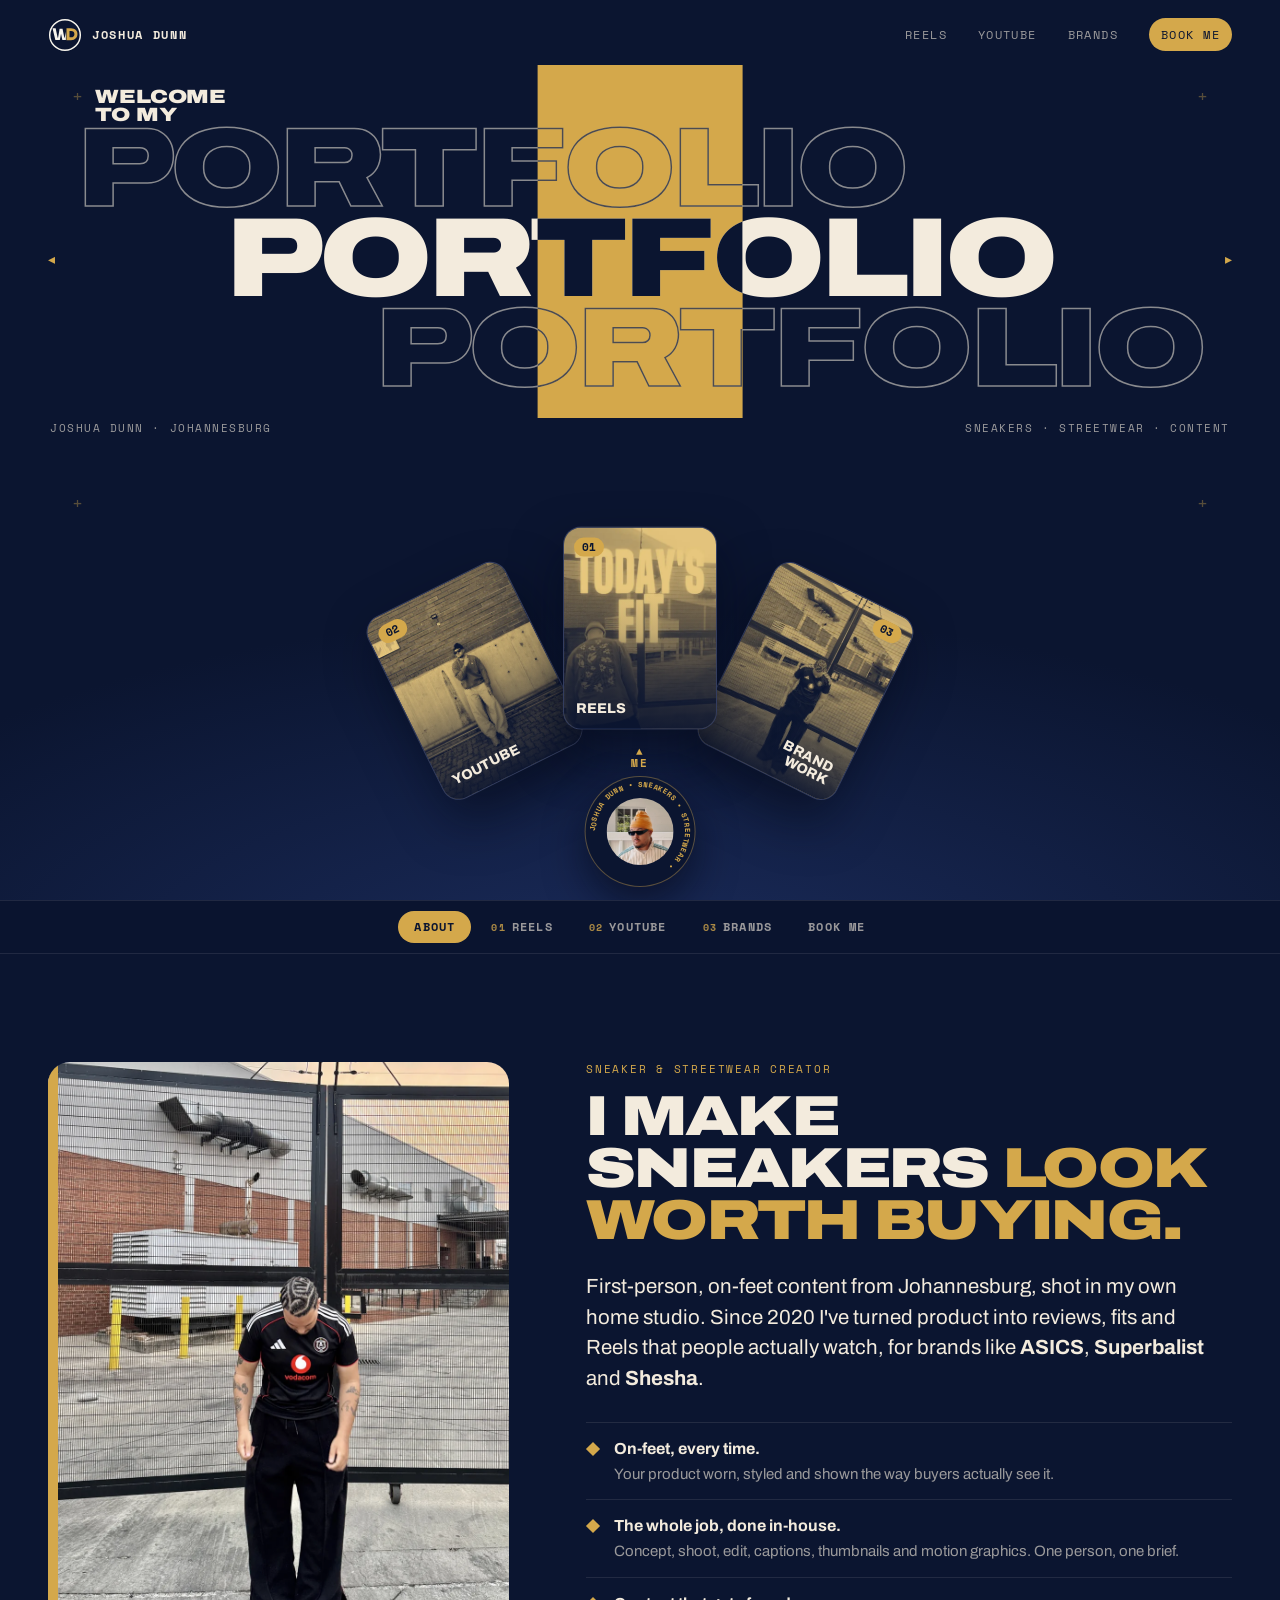
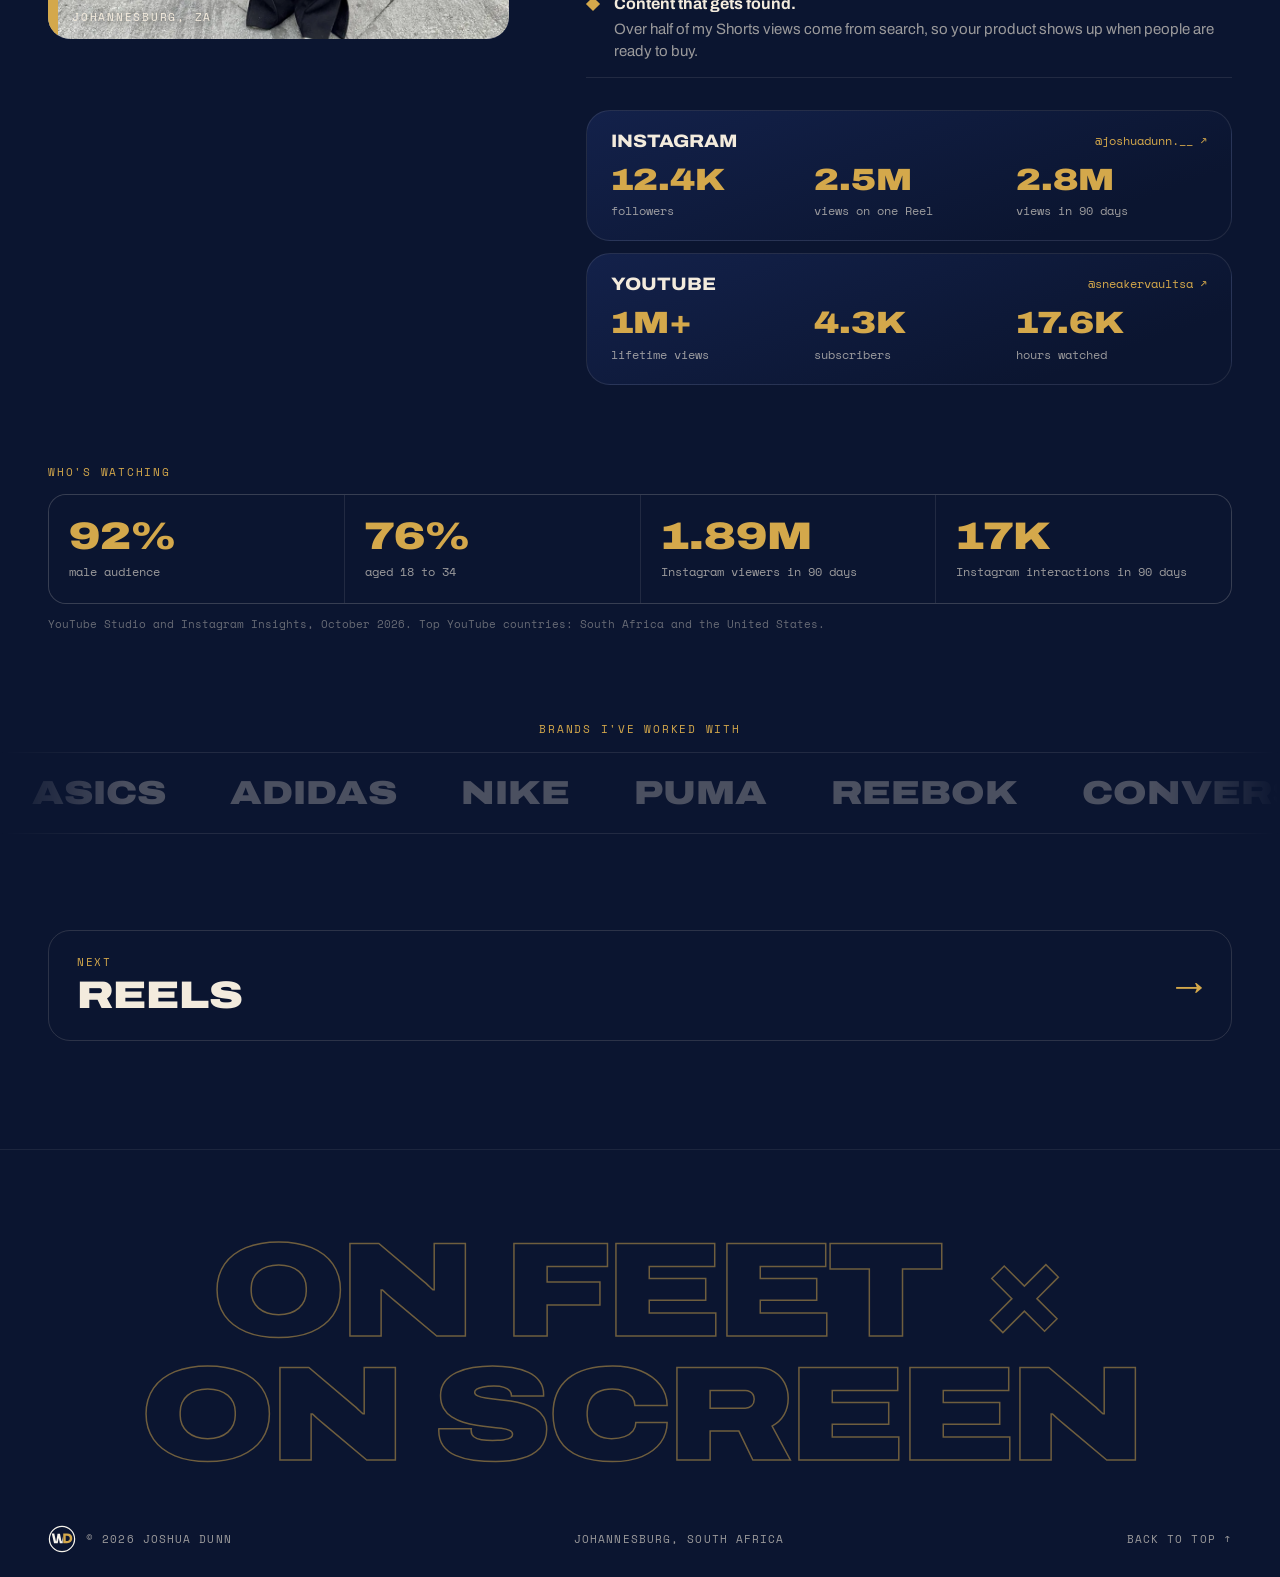
==== creator/index.html @ c383e432 "New portfolio: professional site and creator page Replaces the single-page portfolio. Professional v" ====
<!doctype html>
<html lang="en">
<head>
  <meta charset="utf-8">
  <meta name="viewport" content="width=device-width, initial-scale=1">
  <title>Joshua Dunn | Sneaker &amp; Streetwear Creator</title>
  <meta name="description" content="Joshua Dunn, sneaker and streetwear creator from Johannesburg. Reels, YouTube reviews and brand campaigns. Audience stats, work and rate card.">
  <meta name="theme-color" content="#0B1530">
  <link rel="canonical" href="https://joshuadnn-eng.github.io/joshuadunn.github.io/creator/">
  <meta property="og:type" content="website">
  <meta property="og:url" content="https://joshuadnn-eng.github.io/joshuadunn.github.io/creator/">
  <meta property="og:title" content="Joshua Dunn | Sneaker &amp; Streetwear Creator">
  <meta property="og:description" content="Joshua Dunn, sneaker and streetwear creator from Johannesburg. Reels, YouTube reviews and brand campaigns. Audience stats, work and rate card.">
  <meta property="og:image" content="https://joshuadnn-eng.github.io/joshuadunn.github.io/assets/img/share-creator.jpg">
  <meta property="og:image:width" content="1200">
  <meta property="og:image:height" content="630">
  <meta name="twitter:card" content="summary_large_image">
  <link rel="icon" href="../assets/img/logos/wdg-mark.svg" type="image/svg+xml">
  <link rel="preconnect" href="https://fonts.googleapis.com">
  <link rel="preconnect" href="https://fonts.gstatic.com" crossorigin>
  <link href="https://fonts.googleapis.com/css2?family=Archivo:wdth,wght@62..125,400..900&family=Space+Mono:wght@400;700&display=swap" rel="stylesheet">
  <link rel="stylesheet" href="../assets/css/style.css">
</head>
<body>

  <!-- ============ INTRO ============ -->
  <header class="hero" id="top">
    <nav class="topbar" aria-label="Main">
      <a class="brand" href="#top">
        <img src="../assets/img/logos/wdg-mark-reversed.svg" alt="" width="34" height="34">
        <span>Joshua Dunn</span>
      </a>
      <ul class="nav-links">
        <li><a href="#reels">Reels</a></li>
        <li><a href="#youtube">YouTube</a></li>
        <li><a href="#brands">Brands</a></li>
        <li><a class="nav-cta" href="#contact">Book me</a></li>
      </ul>
    </nav>

    <div class="stage">
      <span class="plus p1" aria-hidden="true">+</span>
      <span class="plus p2" aria-hidden="true">+</span>
      <span class="plus p3" aria-hidden="true">+</span>
      <span class="plus p4" aria-hidden="true">+</span>

      <div class="title-wrap">
        <p class="welcome">Welcome<br>to my</p>
        <span class="arrow left" aria-hidden="true">&#9666;</span>
        <span class="arrow right" aria-hidden="true">&#9656;</span>

        <span class="block" aria-hidden="true"></span>
        <h1 class="headline">
          <span class="sr-only">Joshua Dunn, creator portfolio</span>
          <span class="row outline r1" aria-hidden="true">Portfolio</span>
          <span class="row solid" aria-hidden="true">Portfolio</span>
          <span class="row outline r3" aria-hidden="true">Portfolio</span>
        </h1>
        <div class="headline clone" aria-hidden="true">
          <span class="row outline r1">Portfolio</span>
          <span class="row solid">Portfolio</span>
          <span class="row outline r3">Portfolio</span>
        </div>
      </div>

      <div class="subline">
        <span>Joshua Dunn · Johannesburg</span>
        <span>Sneakers · Streetwear · Content</span>
      </div>

      <div class="fan">
        <div class="pivot">
          <a class="card" href="#youtube" style="--i:1; --a:-22deg">
            <img src="../assets/img/placeholders/creator-youtube.webp" alt="">
            <span class="card-no">02</span>
            <span class="card-title">YouTube</span>
          </a>
          <a class="card align-right" href="#brands" style="--i:3; --a:22deg">
            <img src="../assets/img/placeholders/creator-brands.webp" alt="">
            <span class="card-no">03</span>
            <span class="card-title">Brand <br>work</span>
          </a>
          <a class="card center" href="#reels" style="--i:2; --a:0deg">
            <img src="../assets/img/placeholders/creator-reels.webp" alt="">
            <span class="card-no">01</span>
            <span class="card-title">Reels</span>
          </a>
        </div>

        <a class="badge" href="#about" aria-label="About me">
          <span class="me-tag" aria-hidden="true">&#9650;<br>Me</span>
          <svg class="ring" viewBox="0 0 200 200" aria-hidden="true">
            <defs><path id="ring-path" d="M100,100 m-82,0 a82,82 0 1,1 164,0 a82,82 0 1,1 -164,0"/></defs>
            <text><textPath href="#ring-path">JOSHUA DUNN • SNEAKERS • STREETWEAR • </textPath></text>
          </svg>
          <img class="face" src="../assets/img/me/me-badge.webp" alt="" width="600" height="600">
        </a>
      </div>
    </div>
  </header>

  <div id="sections-top" aria-hidden="true"></div>
  <nav class="section-tabs" aria-label="Sections">
    <div class="tabs-track">
      <a href="#about">About</a>
      <a href="#reels"><span>01</span>Reels</a>
      <a href="#youtube"><span>02</span>YouTube</a>
      <a href="#brands"><span>03</span>Brands</a>
      <a href="#contact">Book me</a>
    </div>
  </nav>

  <main>
    <!-- ============ ABOUT ============ -->
    <section class="section about" id="about">
      <div class="wrap about-grid">
        <figure class="about-photo" data-reveal>
          <img src="../assets/img/me/me-street-pirates.webp" alt="Joshua Dunn in an Orlando Pirates jersey and wide black trousers" loading="lazy">
          <figcaption>Johannesburg, ZA</figcaption>
        </figure>

        <div class="about-copy">
          <p class="eyebrow" data-reveal>Sneaker &amp; streetwear creator</p>
          <h2 class="h-xl" data-reveal>I make sneakers <span class="gold">look worth buying.</span></h2>
          <p class="lead" data-reveal>
            First-person, on-feet content from Johannesburg, shot in my own home studio. Since 2020 I've turned
            product into reviews, fits and Reels that people actually watch, for brands like <strong>ASICS</strong>,
            <strong>Superbalist</strong> and <strong>Shesha</strong>.
          </p>

          <ul class="reasons" data-reveal>
            <li><b>On-feet, every time.</b>Your product worn, styled and shown the way buyers actually see it.</li>
            <li><b>The whole job, done in-house.</b>Concept, shoot, edit, captions, thumbnails and motion graphics. One person, one brief.</li>
            <li><b>Content that gets found.</b>Over half of my Shorts views come from search, so your product shows up when people are ready to buy.</li>
          </ul>

          <div class="channels" data-reveal>
            <a class="channel" href="https://www.instagram.com/joshuadunn.__/" target="_blank" rel="noopener">
              <span class="channel-top"><b>Instagram</b><span>@joshuadunn.__ &#8599;</span></span>
              <ul class="channel-stats">
                <li><strong>12.4K</strong><span>followers</span></li>
                <li><strong>2.5M</strong><span>views on one Reel</span></li>
                <li><strong>2.8M</strong><span>views in 90 days</span></li>
              </ul>
            </a>
            <a class="channel" href="https://www.youtube.com/@sneakervaultsa" target="_blank" rel="noopener">
              <span class="channel-top"><b>YouTube</b><span>@sneakervaultsa &#8599;</span></span>
              <ul class="channel-stats">
                <li><strong>1M+</strong><span>lifetime views</span></li>
                <li><strong>4.3K</strong><span>subscribers</span></li>
                <li><strong>17.6K</strong><span>hours watched</span></li>
              </ul>
            </a>
          </div>
        </div>
      </div>

      <div class="wrap audience" data-reveal>
        <p class="kicker">Who's watching</p>
        <ul class="aud-grid">
          <li><strong>92%</strong><span>male audience</span></li>
          <li><strong>76%</strong><span>aged 18 to 34</span></li>
          <li><strong>1.89M</strong><span>Instagram viewers in 90 days</span></li>
          <li><strong>17K</strong><span>Instagram interactions in 90 days</span></li>
        </ul>
        <p class="stats-source">YouTube Studio and Instagram Insights, October 2026. Top YouTube countries: South Africa and the United States.</p>
      </div>

      <div class="brands" aria-label="Brands I've worked with">
        <p class="brands-label">Brands I've worked with</p>
        <div class="marquee">
          <div class="marquee-track">
            <span>ASICS</span><span>adidas</span><span>Nike</span><span>Puma</span><span>Reebok</span>
            <span>Converse</span><span>Superbalist</span><span>Shesha</span><span>Sportscene</span><span>YSL</span>
          </div>
          <div class="marquee-track" aria-hidden="true">
            <span>ASICS</span><span>adidas</span><span>Nike</span><span>Puma</span><span>Reebok</span>
            <span>Converse</span><span>Superbalist</span><span>Shesha</span><span>Sportscene</span><span>YSL</span>
          </div>
        </div>
      </div>
    </section>

    <!-- ============ 01 REELS ============ -->
    <section class="section" id="reels">
      <div class="wrap">
        <header class="sec-head" data-reveal>
          <span class="sec-no">01</span>
          <h2 class="h-sec">Reels</h2>
          <p class="sec-intro">Made to stop the scroll. <em>Concept, shoot, edit and captions,</em> all me.</p>
        </header>

        <div class="reels" data-reveal>
          <figure class="reel">
            <video data-autoplay muted loop playsinline preload="none" poster="../assets/video/reel-top5-essentials.jpg" aria-label="Top 5 Essentials Reel">
              <source src="../assets/video/reel-top5-essentials.mp4" type="video/mp4">
            </video>
            <figcaption>Top 5 Essentials</figcaption>
          </figure>
          <figure class="reel">
            <video data-autoplay muted loop playsinline preload="none" poster="../assets/video/reel-ootd.jpg" aria-label="Outfit of the day Reel">
              <source src="../assets/video/reel-ootd.mp4" type="video/mp4">
            </video>
            <figcaption>Today's Fit</figcaption>
          </figure>
          <figure class="reel">
            <video data-autoplay muted loop playsinline preload="none" poster="../assets/video/reel-vans-outfit.jpg" aria-label="Vans outfit Reel">
              <source src="../assets/video/reel-vans-outfit.mp4" type="video/mp4">
            </video>
            <figcaption>Vans Outfit</figcaption>
          </figure>
        </div>

        <div class="content-block">
          <div class="content-head" data-reveal>
            <h3 class="h-sub">Carousels</h3>
            <p>Ten slides, one story. Built to be saved and shared.</p>
          </div>
          <div class="strip carousel" data-reveal tabindex="0" aria-label="Instagram carousel, scroll sideways">
            <img src="../assets/img/content/carousel/slide-01.webp" alt="Carousel slide 1: Outfits and things" loading="lazy">
            <img src="../assets/img/content/carousel/slide-02.webp" alt="Carousel slide 2" loading="lazy">
            <img src="../assets/img/content/carousel/slide-03.webp" alt="Carousel slide 3" loading="lazy">
            <img src="../assets/img/content/carousel/slide-04.webp" alt="Carousel slide 4" loading="lazy">
            <img src="../assets/img/content/carousel/slide-05.webp" alt="Carousel slide 5" loading="lazy">
            <img src="../assets/img/content/carousel/slide-06.webp" alt="Carousel slide 6" loading="lazy">
            <img src="../assets/img/content/carousel/slide-07.webp" alt="Carousel slide 7" loading="lazy">
            <img src="../assets/img/content/carousel/slide-08.webp" alt="Carousel slide 8" loading="lazy">
            <img src="../assets/img/content/carousel/slide-09.webp" alt="Carousel slide 9" loading="lazy">
            <img src="../assets/img/content/carousel/slide-10.webp" alt="Carousel slide 10: Follow for more" loading="lazy">
          </div>
        </div>
      </div>
    </section>

    <!-- ============ 02 YOUTUBE ============ -->
    <section class="section" id="youtube">
      <div class="wrap">
        <header class="sec-head" data-reveal>
          <span class="sec-no">02</span>
          <h2 class="h-sec">YouTube</h2>
          <p class="sec-intro">In-depth reviews and Shorts that <em>keep earning views for years.</em> My top video still pulls in thousands every month.</p>
        </header>

        <ol class="top-videos" data-reveal>
          <li><span class="tv-views">44.5K</span><span class="tv-title">ASICS Skyhand OG, "New summer sneaker?" <small>Short · watched to the end, then some (104% average view duration)</small></span></li>
          <li><span class="tv-views">37.3K</span><span class="tv-title">Where I buy my sneakers <small>Long-form</small></span></li>
          <li><span class="tv-views">31.8K</span><span class="tv-title">Where to buy sneakers in South Africa <small>Long-form</small></span></li>
          <li><span class="tv-views">31.5K</span><span class="tv-title">How to style the adidas Forum (Kotini Korner) <small>Long-form</small></span></li>
          <li><span class="tv-views">24.8K</span><span class="tv-title">Puma Palermo in-depth review <small>Long-form</small></span></li>
        </ol>

        <div class="content-block">
          <div class="content-head" data-reveal>
            <h3 class="h-sub">Thumbnails &amp; Shorts covers</h3>
            <p>One house style, so every video is recognisably mine before you read the title.</p>
          </div>
          <div class="thumbs" data-reveal>
            <img src="../assets/img/content/thumbs/megaride-vs-hyperboost.webp" alt="YouTube thumbnail: Megaride vs Hyperboost, worth R500 more?" loading="lazy">
            <img src="../assets/img/content/thumbs/chuck70-sketch-puffed.webp" alt="YouTube thumbnail: Converse Chuck 70 Sketch Puffed, R1,000, 9/10" loading="lazy">
          </div>
          <div class="strip" data-reveal tabindex="0" aria-label="Shorts covers, scroll sideways">
            <img src="../assets/img/content/shorts/chuck01-y2kpuffy.webp" alt="Shorts cover: Y2K Puffy Chuck" loading="lazy">
            <img src="../assets/img/content/shorts/short01-whichonewins.webp" alt="Shorts cover: Which one wins?" loading="lazy">
            <img src="../assets/img/content/shorts/chuck02-r1000deal.webp" alt="Shorts cover: R1000 Chuck 70?" loading="lazy">
            <img src="../assets/img/content/shorts/short04-widefeet.webp" alt="Shorts cover: Wide feet?" loading="lazy">
            <img src="../assets/img/content/shorts/chuck05-hiddengem.webp" alt="Shorts cover: Hidden gem" loading="lazy">
            <img src="../assets/img/content/shorts/short06-y2kisback.webp" alt="Shorts cover: Y2K is back" loading="lazy">
            <img src="../assets/img/content/shorts/chuck06-9of10onfoot.webp" alt="Shorts cover: 9/10 on foot" loading="lazy">
            <img src="../assets/img/content/shorts/short09-pickaside.webp" alt="Shorts cover: Pick a side" loading="lazy">
          </div>
        </div>

        <div class="content-block">
          <div class="content-head" data-reveal>
            <h3 class="h-sub">Motion graphics</h3>
            <p>Price reveals, title cards and end screens that keep people watching.</p>
          </div>
          <div class="mg-grid" data-reveal>
            <video class="tall" data-autoplay muted loop playsinline preload="none" poster="../assets/video/mg-classic5.jpg" aria-label="Classic 5 Reel graphics">
              <source src="../assets/video/mg-classic5.mp4" type="video/mp4">
            </video>
            <video data-autoplay muted loop playsinline preload="none" poster="../assets/video/mg-guess-the-price.jpg" aria-label="Guess the price reveal">
              <source src="../assets/video/mg-guess-the-price.mp4" type="video/mp4">
            </video>
            <video data-autoplay muted loop playsinline preload="none" poster="../assets/video/mg-price-list.jpg" aria-label="Sneakers under R1,500 price list scroll">
              <source src="../assets/video/mg-price-list.mp4" type="video/mp4">
            </video>
            <video data-autoplay muted loop playsinline preload="none" poster="../assets/video/mg-r1500-title.jpg" aria-label="R1,500 title animation">
              <source src="../assets/video/mg-r1500-title.mp4" type="video/mp4">
            </video>
            <video data-autoplay muted loop playsinline preload="none" poster="../assets/video/mg-end-screen.jpg" aria-label="YouTube end screen">
              <source src="../assets/video/mg-end-screen.mp4" type="video/mp4">
            </video>
          </div>
        </div>
      </div>
    </section>

    <!-- ============ 03 BRANDS ============ -->
    <section class="section" id="brands">
      <div class="wrap">
        <header class="sec-head" data-reveal>
          <span class="sec-no">03</span>
          <h2 class="h-sec">Brand <br>work</h2>
          <p class="sec-intro">Reviews, outfit looks, Reels, unboxings and stories, <em>twice a month since 2020,</em> for brands that send product and pay for content.</p>
        </header>

        <ul class="partners" data-reveal>
          <li class="feature-partner">
            <b>Shesha</b>
            <span>I pitched them a review idea and became their repeat creator for about six months, working with their marketing team on about ten shoes.</span>
          </li>
          <li><b>ASICS</b><span>About four pieces</span></li>
          <li><b>Superbalist</b><span>Three outfit looks</span></li>
          <li><b>Converse</b><span>Reviews across multiple pairs</span></li>
          <li><b>Reebok &amp; Puma</b><span>Multiple sneaker looks</span></li>
          <li><b>Russian Bear × YFM</b><span>Branded content brief for King of Kicks Vault Edition</span></li>
          <li><b>adidas, Nike, Sportscene &amp; YSL</b><span>Content since 2020</span></li>
        </ul>

        <div class="rate-cta" data-reveal>
          <div>
            <p class="kicker">Rates &amp; packages</p>
            <h3 class="h-sub">Got a launch coming up?</h3>
            <p>Story sets, Reels, YouTube reviews and full campaign packages. Everything's in the rate card.</p>
          </div>
          <div class="links">
            <a class="btn" href="../assets/docs/Joshua-Dunn-Rate-Card.pdf" download>Download rate card <span aria-hidden="true">&#8595;</span></a>
            <a class="btn btn-ghost" href="#contact">Book a campaign <span aria-hidden="true">&#8599;</span></a>
          </div>
        </div>
      </div>
    </section>

    <!-- ============ CONTACT ============ -->
    <section class="section contact" id="contact">
      <div class="wrap">
        <p class="eyebrow" data-reveal>Book me</p>
        <h2 class="h-contact" data-reveal>Your product. <br><span class="gold">On my feet.</span></h2>
        <p class="lead" data-reveal>Tell me about the launch, and I'll come back with an idea and a quote within a day.</p>

        <div class="doors" data-reveal>
          <a class="door" href="mailto:joshuadnn@gmail.com?subject=Campaign%20enquiry">
            <span class="door-no">01</span>
            <b>Book a campaign</b>
            <span>Email the brief, dates and deliverables.</span>
            <i aria-hidden="true">&#8599;</i>
          </a>
          <a class="door" href="https://wa.me/27844860239?text=Hi%20Joshua%2C%20I%27d%20like%20to%20chat%20about%20a%20content%20campaign." target="_blank" rel="noopener">
            <span class="door-no">02</span>
            <b>WhatsApp me</b>
            <span>Quick question or a tight deadline? Message me directly.</span>
            <i aria-hidden="true">&#8599;</i>
          </a>
          <a class="door" href="../assets/docs/Joshua-Dunn-Rate-Card.pdf" download>
            <span class="door-no">03</span>
            <b>Get the rate card</b>
            <span>Rates, packages and add-ons in one PDF.</span>
            <i aria-hidden="true">&#8595;</i>
          </a>
        </div>

        <ul class="direct" data-reveal>
          <li><span>Email</span><a href="mailto:joshuadnn@gmail.com">joshuadnn@gmail.com</a></li>
          <li><span>WhatsApp</span><a href="https://wa.me/27844860239" target="_blank" rel="noopener">084 486 0239</a></li>
          <li><span>Instagram</span><a href="https://www.instagram.com/joshuadunn.__/" target="_blank" rel="noopener">@joshuadunn.__</a></li>
          <li><span>YouTube</span><a href="https://www.youtube.com/@sneakervaultsa" target="_blank" rel="noopener">@sneakervaultsa</a></li>
        </ul>
      </div>
    </section>
  </main>

  <footer class="site-footer">
    <div class="footer-mark" aria-hidden="true">On feet &times;<br>On screen</div>
    <div class="footer-row">
      <span class="footer-brand">
        <img src="../assets/img/logos/wdg-mark-reversed.svg" alt="" width="28" height="28">
        &copy; 2026 Joshua Dunn
      </span>
      <span>Johannesburg, South Africa</span>
      <a href="#top">Back to top &#8593;</a>
    </div>
  </footer>

  <script src="../assets/js/main.js"></script>
</body>
</html>
---- assets/css/style.css ----
/* ==========================================================================
   Joshua Dunn portfolio
   Well Dunn navy + gold, poster layout
   ========================================================================== */

:root {
  --navy: #0B1530;
  --navy-2: #13214A;
  --navy-3: #1B2C5C;
  --gold: #D4A84B;
  --gold-2: #E7C77E;
  --cream: #F3EBDD;
  --muted: rgba(243, 235, 221, .62);
  --line: rgba(212, 168, 75, .38);

  --wide: "Archivo", "Arial Black", system-ui, sans-serif;
  --mono: "Space Mono", ui-monospace, Menlo, monospace;

  --gutter: clamp(16px, 4vw, 48px);
  --ease-out: cubic-bezier(.2, .9, .2, 1);
  --ease-io: cubic-bezier(.7, 0, .2, 1);
}

/* Registered so the gold block width can animate (and the clipped clone follows it) */
@property --bw {
  syntax: "<length>";
  inherits: true;
  initial-value: 0px;
}

*, *::before, *::after { box-sizing: border-box; }

html { scroll-behavior: smooth; }

body {
  margin: 0;
  background: var(--navy);
  color: var(--cream);
  font-family: var(--wide);
  -webkit-font-smoothing: antialiased;
  overflow-x: hidden;
}

img { display: block; max-width: 100%; }
a { color: inherit; text-decoration: none; }

.sr-only {
  position: absolute; width: 1px; height: 1px; padding: 0; margin: -1px;
  overflow: hidden; clip: rect(0 0 0 0); white-space: nowrap; border: 0;
}

:focus-visible { outline: 2px solid var(--gold); outline-offset: 3px; }

/* ==========================================================================
   Intro
   ========================================================================== */

.hero {
  position: relative;
  min-height: 100svh;
  display: flex;
  flex-direction: column;
  overflow: hidden;
  padding: 18px var(--gutter) 0;
  background:
    radial-gradient(120% 70% at 50% 110%, var(--navy-3) 0%, transparent 60%),
    var(--navy);
}

/* ---- Top bar ---- */
.topbar {
  position: relative;
  z-index: 20;
  display: flex;
  align-items: center;
  justify-content: space-between;
  gap: 16px;
}

.brand {
  display: inline-flex;
  align-items: center;
  gap: 10px;
  font: 700 12px/1 var(--mono);
  letter-spacing: .14em;
  text-transform: uppercase;
}

.nav-links {
  display: flex;
  gap: clamp(14px, 2.4vw, 32px);
  margin: 0;
  padding: 0;
  list-style: none;
  font: 400 12px/1 var(--mono);
  letter-spacing: .12em;
  text-transform: uppercase;
}

.nav-links a { color: var(--muted); transition: color .2s; }
.nav-links a:hover { color: var(--cream); }
.nav-links .nav-cta {
  color: var(--navy);
  background: var(--gold);
  padding: 8px 12px;
  border-radius: 999px;
}
.nav-links .nav-cta:hover { color: var(--navy); background: var(--gold-2); }

/* ---- Stage ---- */
.stage {
  position: relative;
  flex: 1;
  display: flex;
  flex-direction: column;
  align-items: center;
  padding-top: clamp(56px, 8vh, 96px);
}

.plus {
  position: absolute;
  font: 400 18px/1 var(--mono);
  color: var(--line);
  pointer-events: none;
}
.plus.p1 { top: 4%;  left: 2%; }
.plus.p2 { top: 4%;  right: 2%; }
.plus.p3 { top: 52%; left: 2%; }
.plus.p4 { top: 52%; right: 2%; }

/* ---- Headline ---- */
.title-wrap {
  position: relative;
  width: 100%;
  --bw: 0px;
  transition: --bw 1.1s var(--ease-io) .15s;
}
.is-ready .title-wrap { --bw: clamp(84px, 16vw, 290px); }

.welcome {
  position: absolute;
  z-index: 4;
  left: 4%;
  top: -1.9em;
  margin: 0;
  font: 900 clamp(13px, 1.5vw, 21px)/.95 var(--wide);
  font-stretch: 125%;
  text-transform: uppercase;
  letter-spacing: -.01em;
}

.arrow {
  position: absolute;
  z-index: 4;
  top: 50%;
  transform: translateY(-50%);
  font-size: 14px;
  color: var(--gold);
}
.arrow.left  { left: 0; }
.arrow.right { right: 0; }

.block {
  position: absolute;
  z-index: 0;
  left: 50%;
  top: -22%;
  bottom: -9%;
  width: var(--bw);
  transform: translateX(-50%);
  background: var(--gold);
}

.headline {
  position: relative;
  z-index: 1;
  margin: 0;
  display: flex;
  flex-direction: column;
  align-items: center;
  font-family: var(--wide);
  font-weight: 900;
  font-stretch: 125%;
  font-size: clamp(46px, min(10.2vw, 12.5vh), 180px);
  line-height: .8;
  letter-spacing: -.035em;
  text-transform: uppercase;
  white-space: nowrap;
  user-select: none;
}

.row { display: block; }
.row.solid { color: var(--cream); }
.row.outline {
  color: transparent;
  -webkit-text-stroke: 1.5px rgba(243, 235, 221, .55);
}
.row.r1 { transform: translateX(-18%); }
.row.r3 { transform: translateX(18%); }

/* Copy of the headline, cut to the gold block, so letters turn navy where they cross it */
.headline.clone {
  position: absolute;
  inset: 0;
  z-index: 2;
  pointer-events: none;
  clip-path: polygon(
    calc(50% - var(--bw) / 2) -60%,
    calc(50% + var(--bw) / 2) -60%,
    calc(50% + var(--bw) / 2) 160%,
    calc(50% - var(--bw) / 2) 160%
  );
}
.headline.clone .row.solid { color: var(--navy); }
.headline.clone .row.outline { -webkit-text-stroke-color: rgba(11, 21, 48, .7); }

/* Rows slide in from the sides on load, then drift */
.headline .row.r1,
.headline .row.r3,
.headline .row.solid {
  opacity: 0;
  transition: opacity .6s ease, transform 1.2s var(--ease-out);
}
.headline .row.solid { transform: translateY(18%); }
.headline .row.r1 { transform: translateX(-60%); }
.headline .row.r3 { transform: translateX(60%); }

.is-ready .headline .row { opacity: 1; }
.is-ready .headline .row.solid { transform: none; transition-delay: .1s; }
.is-ready .headline .row.r1 { transform: translateX(-18%); transition-delay: .25s; }
.is-ready .headline .row.r3 { transform: translateX(18%); transition-delay: .25s; }

.is-settled .headline .row.r1 { animation: drift-l 11s ease-in-out infinite alternate; }
.is-settled .headline .row.r3 { animation: drift-r 11s ease-in-out infinite alternate; }

@keyframes drift-l { from { transform: translateX(-18%); } to { transform: translateX(-6%); } }
@keyframes drift-r { from { transform: translateX(18%); }  to { transform: translateX(6%); } }

/* ---- Line under the headline ---- */
.subline {
  position: relative;
  z-index: 4;
  display: flex;
  justify-content: space-between;
  gap: 12px;
  width: min(100%, 1180px);
  margin-top: clamp(16px, 3vh, 32px);
  font: 400 11px/1.4 var(--mono);
  letter-spacing: .14em;
  text-transform: uppercase;
  color: var(--muted);
}

/* ---- Card fan ---- */
.fan {
  --fan-cw: clamp(112px, min(12vw, 19vh), 200px);
  --cw: var(--fan-cw);
  --bs: clamp(96px, min(8.5vw, 13vh), 128px);
  --spread: 1.2;
  /* Card bottoms sit just above the badge and its ME tag */
  --lift: calc(var(--bs) / -2 - 34px);
  position: relative;
  width: 100%;
  flex: 1;
  min-height: calc(var(--cw) * 1.32 + var(--bs) + 70px);
  margin-top: 4px;
}

.pivot {
  position: absolute;
  left: 50%;
  bottom: calc(14px + var(--bs) / 2);
  width: 0;
  height: 0;
}

.card {
  position: absolute;
  left: 0;
  bottom: 0;
  width: var(--cw);
  height: calc(var(--cw) * 1.32);
  margin-left: calc(var(--cw) / -2);
  border-radius: 18px;
  overflow: hidden;
  background: var(--navy-2);
  border: 1px solid rgba(243, 235, 221, .14);
  box-shadow: 0 24px 50px rgba(3, 7, 20, .55);
  /* Rotating around a point well below the card spreads the fan into an arc */
  transform-origin: 50% 190%;
  transform: rotate(0deg) translateY(40%);
  opacity: 0;
  transition:
    transform 1s var(--ease-out) calc(.55s + var(--i) * 90ms),
    opacity .5s ease calc(.55s + var(--i) * 90ms),
    box-shadow .3s ease;
}

.is-ready .card {
  opacity: 1;
  transform: rotate(calc(var(--a) * var(--spread))) translateY(var(--lift));
}

.is-settled .card { transition-duration: .35s, .35s, .3s; transition-delay: 0s; }

.card img {
  width: 100%;
  height: 100%;
  object-fit: cover;
}

.card::after {
  content: "";
  position: absolute;
  inset: 0;
  background: linear-gradient(to top, rgba(11, 21, 48, .92) 0%, rgba(11, 21, 48, .15) 48%, transparent 70%);
}

.card-no,
.card-title { position: absolute; z-index: 2; }

.card-no {
  top: 10px;
  left: 10px;
  padding: 4px 8px;
  border-radius: 999px;
  background: var(--gold);
  color: var(--navy);
  font: 700 11px/1 var(--mono);
}

.card-title {
  left: 12px;
  right: 12px;
  bottom: 12px;
  font-weight: 800;
  font-stretch: 100%;
  /* Sized from the card width so the longest word ("Development") always fits */
  font-size: clamp(10px, calc(var(--cw) * .092), 17px);
  line-height: 1.02;
  text-transform: uppercase;
}

.card.center { --lift: calc(var(--bs) / -2 - 48px); }

/* Right-hand card: keep its title clear of the front card */
.card.align-right .card-title { text-align: right; }
.card.align-right .card-no { left: auto; right: 10px; }

.is-settled a.card:hover,
.is-settled a.card:focus-visible {
  transform: rotate(calc(var(--a) * var(--spread) * .85)) translateY(calc(var(--lift) - 22px));
  box-shadow: 0 30px 60px rgba(3, 7, 20, .7), 0 0 0 2px var(--gold);
}

/* ---- ME badge ---- */
.badge {
  position: absolute;
  z-index: 10;
  left: 50%;
  bottom: 14px;
  width: var(--bs);
  height: var(--bs);
  transform: translateX(-50%) scale(.4);
  opacity: 0;
  border-radius: 50%;
  background: var(--navy);
  box-shadow: 0 0 0 1px var(--line), 0 18px 40px rgba(3, 7, 20, .6);
  transition: transform .8s var(--ease-out) .35s, opacity .4s ease .35s;
}
.is-ready .badge { transform: translateX(-50%) scale(1); opacity: 1; }

.badge .ring {
  position: absolute;
  inset: 0;
  width: 100%;
  height: 100%;
  fill: var(--gold);
  font: 700 13.4px var(--mono);
  letter-spacing: .12em;
}
.is-settled .badge .ring { animation: spin 22s linear infinite; }

.badge .face {
  position: absolute;
  inset: 19%;
  width: 62%;
  height: 62%;
  border-radius: 50%;
  object-fit: cover;
  filter: grayscale(.15) contrast(1.05);
}

.me-tag {
  position: absolute;
  left: 50%;
  bottom: calc(100% + 8px);
  transform: translateX(-50%);
  font: 700 11px/1.1 var(--mono);
  text-align: center;
  text-transform: uppercase;
  letter-spacing: .14em;
  color: var(--gold);
}

@keyframes spin { to { transform: rotate(360deg); } }

/* ==========================================================================
   Section tabs
   ========================================================================== */

.section-tabs {
  position: sticky;
  top: 0;
  z-index: 40;
  background: rgba(11, 21, 48, .9);
  backdrop-filter: blur(12px);
  -webkit-backdrop-filter: blur(12px);
  border-block: 1px solid rgba(243, 235, 221, .1);
}
.tabs-track {
  display: flex;
  justify-content: center;
  gap: 4px;
  width: min(100% - var(--gutter) * 2, 1200px);
  margin-inline: auto;
  padding: 10px 0;
  overflow-x: auto;
  scrollbar-width: none;
}
.tabs-track::-webkit-scrollbar { display: none; }
.tabs-track a {
  flex: 0 0 auto;
  display: inline-flex;
  align-items: baseline;
  gap: 6px;
  padding: 10px 16px;
  border-radius: 999px;
  font: 700 12px/1 var(--mono);
  letter-spacing: .1em;
  text-transform: uppercase;
  color: var(--muted);
  transition: color .2s, background .2s;
}
.tabs-track a span { font-size: 10px; color: var(--gold); opacity: .8; }
.tabs-track a:hover { color: var(--cream); background: rgba(243, 235, 221, .06); }
.tabs-track a[aria-current="true"] { color: var(--navy); background: var(--gold); }
.tabs-track a[aria-current="true"] span { color: var(--navy); }

/* With tabs on, only the active section shows */
.tabs-on main > section:not(.is-active) { display: none; }
.tabs-on main > section { border-top: 0; }

/* "Next section" button at the end of each tab */
.next-tab {
  display: flex;
  align-items: center;
  justify-content: space-between;
  gap: 16px;
  width: min(100% - var(--gutter) * 2, 1200px);
  margin: clamp(56px, 8vw, 96px) auto 0;
  padding: 26px 28px;
  border-radius: 22px;
  border: 1px solid rgba(243, 235, 221, .14);
  transition: background .3s, border-color .3s;
}
.next-tab small { display: block; margin-bottom: 8px; font: 400 11px/1 var(--mono); letter-spacing: .14em; text-transform: uppercase; color: var(--gold); }
.next-tab b { font-weight: 900; font-stretch: 125%; font-size: clamp(22px, 3vw, 40px); line-height: 1; text-transform: uppercase; }
.next-tab i { font-style: normal; font-size: 28px; color: var(--gold); transition: transform .3s var(--ease-out); }
.next-tab:hover { background: rgba(212, 168, 75, .08); border-color: var(--gold); }
.next-tab:hover i { transform: translateX(6px); }

@media (max-width: 640px) {
  .tabs-track { justify-content: flex-start; }
  .tabs-track a { padding: 9px 12px; font-size: 11px; }
}

/* ==========================================================================
   Shared section styles
   ========================================================================== */

.section {
  position: relative;
  padding: clamp(80px, 12vh, 150px) 0;
  border-top: 1px solid rgba(243, 235, 221, .08);
}

.wrap {
  width: min(100% - var(--gutter) * 2, 1200px);
  margin-inline: auto;
}

.gold { color: var(--gold); }

.section .eyebrow,
.section .kicker,
.section .brands-label {
  margin: 0 0 14px;
  font: 400 11px/1.4 var(--mono);
  letter-spacing: .16em;
  text-transform: uppercase;
  color: var(--gold);
}

.h-xl {
  margin: 0 0 24px;
  font-weight: 900;
  font-stretch: 125%;
  font-size: clamp(40px, 6vw, 84px);
  line-height: .92;
  letter-spacing: -.03em;
  text-transform: uppercase;
}

.section p { line-height: 1.6; color: var(--muted); }

.section .lead {
  font-size: clamp(18px, 1.6vw, 22px);
  line-height: 1.5;
  color: var(--cream);
}
.section p strong { color: var(--cream); font-weight: 700; }

.btn {
  display: inline-flex;
  align-items: center;
  gap: 8px;
  margin-top: 8px;
  padding: 13px 20px;
  border-radius: 999px;
  background: var(--gold);
  color: var(--navy);
  font: 700 12px/1 var(--mono);
  letter-spacing: .1em;
  text-transform: uppercase;
  transition: background .2s, transform .2s;
}
.btn:hover { background: var(--gold-2); transform: translateY(-2px); }

.chip {
  display: inline-block;
  margin-top: 6px;
  padding: 7px 12px;
  border: 1px solid var(--line);
  border-radius: 999px;
  font: 400 11px/1 var(--mono);
  letter-spacing: .1em;
  text-transform: uppercase;
  color: var(--gold);
}

/* Section header: big number + wide title */
.sec-head {
  display: grid;
  grid-template-columns: auto 1fr;
  column-gap: clamp(16px, 3vw, 40px);
  align-items: start;
  margin-bottom: clamp(48px, 8vh, 90px);
}
.sec-no {
  font: 700 clamp(14px, 1.4vw, 18px)/1 var(--mono);
  color: var(--gold);
  padding-top: .6em;
}
.h-sec {
  margin: 0;
  font-weight: 900;
  font-stretch: 125%;
  font-size: clamp(44px, 8vw, 120px);
  line-height: .86;
  letter-spacing: -.035em;
  text-transform: uppercase;
}
.sec-intro {
  grid-column: 2;
  max-width: 560px;
  margin: 22px 0 0;
  font-size: clamp(16px, 1.3vw, 19px);
}

/* Reveal on scroll (only when JS is running, so content never stays hidden) */
.js [data-reveal] {
  opacity: 0;
  transform: translateY(28px);
  transition: opacity .8s ease, transform .9s var(--ease-out);
}
.js [data-reveal].is-in { opacity: 1; transform: none; }

/* ==========================================================================
   About
   ========================================================================== */

.about .h-xl { font-size: clamp(34px, 4.4vw, 64px); }

.about-grid {
  display: grid;
  grid-template-columns: minmax(0, 5fr) minmax(0, 7fr);
  gap: clamp(32px, 6vw, 96px);
  align-items: start;
}

.about-photo {
  position: sticky;
  top: 40px;
  margin: 0;
  border-radius: 22px;
  overflow: hidden;
  aspect-ratio: 4 / 5;
  background: var(--navy-2);
}
.about-photo img { width: 100%; height: 100%; object-fit: cover; object-position: 50% 30%; }
.about-photo::before {
  content: "";
  position: absolute;
  z-index: 1;
  left: 0;
  top: 0;
  width: 10px;
  height: 100%;
  background: var(--gold);
}
.about-photo figcaption {
  position: absolute;
  left: 24px;
  bottom: 16px;
  font: 400 11px/1 var(--mono);
  letter-spacing: .16em;
  text-transform: uppercase;
  color: var(--cream);
  text-shadow: 0 1px 8px rgba(0, 0, 0, .6);
}

.reasons {
  margin: 28px 0 0;
  padding: 0;
  list-style: none;
  border-top: 1px solid rgba(243, 235, 221, .1);
}
.reasons li {
  position: relative;
  padding: 14px 0 14px 28px;
  border-bottom: 1px solid rgba(243, 235, 221, .1);
  font-size: 15px;
  line-height: 1.5;
  color: var(--muted);
}
.reasons li::before {
  content: "";
  position: absolute;
  left: 2px;
  top: 21px;
  width: 10px;
  height: 10px;
  background: var(--gold);
  transform: rotate(45deg);
}
.reasons b { display: block; color: var(--cream); font-size: 16px; margin-bottom: 2px; }

.section .availability {
  margin: 22px 0 0;
  font: 400 12px/1.5 var(--mono);
  letter-spacing: .08em;
  text-transform: uppercase;
  color: var(--gold);
}

.stats {
  display: grid;
  grid-template-columns: repeat(2, minmax(0, 1fr));
  gap: 1px;
  margin: 36px 0 0;
  padding: 0;
  list-style: none;
  background: rgba(243, 235, 221, .1);
  border: 1px solid rgba(243, 235, 221, .1);
  border-radius: 18px;
  overflow: hidden;
}
.stats li {
  padding: 22px 22px 20px;
  background: var(--navy);
}
.stats strong,
.results strong {
  display: block;
  font-weight: 900;
  font-stretch: 125%;
  font-size: clamp(28px, 3vw, 42px);
  line-height: 1;
  letter-spacing: -.02em;
  color: var(--gold);
}
.stats span,
.results span {
  display: block;
  margin-top: 8px;
  font: 400 12px/1.45 var(--mono);
  color: var(--muted);
}

/* Brand name marquee */
.brands { margin-top: clamp(64px, 10vh, 110px); text-align: center; }
.marquee {
  display: flex;
  overflow: hidden;
  border-block: 1px solid rgba(243, 235, 221, .1);
  mask-image: linear-gradient(90deg, transparent, #000 10%, #000 90%, transparent);
}
.marquee-track {
  display: flex;
  flex-shrink: 0;
  gap: clamp(32px, 5vw, 72px);
  padding: 22px clamp(16px, 2.5vw, 36px);
  animation: marquee 32s linear infinite;
}
.marquee-track span {
  font-weight: 900;
  font-stretch: 125%;
  font-size: clamp(22px, 2.6vw, 36px);
  text-transform: uppercase;
  white-space: nowrap;
  color: rgba(243, 235, 221, .28);
}
@keyframes marquee { to { transform: translateX(-100%); } }

/* ==========================================================================
   Case studies (Marketing & Strategy)
   ========================================================================== */

.case {
  padding: clamp(28px, 4vw, 56px);
  border: 1px solid rgba(243, 235, 221, .1);
  border-radius: 28px;
  background: linear-gradient(160deg, var(--navy-2), var(--navy) 70%);
}
.case + .case { margin-top: clamp(24px, 4vw, 40px); }

.case-intro {
  display: grid;
  grid-template-columns: minmax(0, 7fr) minmax(0, 5fr);
  gap: clamp(28px, 5vw, 64px);
  align-items: center;
}

.h-case {
  margin: 0;
  font-weight: 900;
  font-stretch: 125%;
  font-size: clamp(36px, 5vw, 68px);
  line-height: .95;
  letter-spacing: -.03em;
  text-transform: uppercase;
}
.section .role {
  margin: 10px 0 18px;
  font: 700 12px/1.4 var(--mono);
  letter-spacing: .08em;
  text-transform: uppercase;
  color: var(--cream);
}

.case-hero {
  margin: 0;
  border-radius: 20px;
  overflow: hidden;
  box-shadow: 0 24px 60px rgba(3, 7, 20, .5);
}
.case-hero img { width: 100%; height: auto; }

.results {
  display: grid;
  grid-template-columns: repeat(3, minmax(0, 1fr));
  gap: 14px;
  margin: clamp(32px, 5vw, 56px) 0 0;
  padding: 0;
  list-style: none;
}
.results li {
  padding: 22px;
  border-radius: 16px;
  background: rgba(243, 235, 221, .04);
  border: 1px solid rgba(243, 235, 221, .08);
}

/* Timeline */
.timeline {
  position: relative;
  display: grid;
  grid-template-columns: repeat(6, minmax(0, 1fr));
  gap: 16px;
  margin: clamp(40px, 6vw, 64px) 0 0;
  padding: 28px 0 0;
  list-style: none;
}
.timeline::before {
  content: "";
  position: absolute;
  left: 0;
  right: 0;
  top: 0;
  height: 1px;
  background: linear-gradient(90deg, var(--gold), rgba(212, 168, 75, .2));
}
.timeline li { position: relative; }
.timeline li::before {
  content: "";
  position: absolute;
  top: -33px;
  left: 0;
  width: 9px;
  height: 9px;
  border-radius: 50%;
  background: var(--gold);
  box-shadow: 0 0 0 4px var(--navy);
}
.timeline li:last-child::before { background: var(--navy); border: 1px solid var(--gold); }

/* Vertical version (case study pages, and every timeline on small screens) */
.timeline.vertical { grid-template-columns: 1fr; gap: 20px; margin-top: 0; padding: 0 0 0 26px; }
.timeline.vertical::before {
  left: 4px; right: auto; top: 6px; bottom: 6px; width: 1px; height: auto;
  background: linear-gradient(180deg, var(--gold), rgba(212, 168, 75, .2));
}
.timeline.vertical li::before { top: 3px; left: -26px; }
.timeline.vertical .t-text { margin-top: 4px; font-size: 16px; }
.t-date {
  display: block;
  font: 700 12px/1 var(--mono);
  letter-spacing: .08em;
  color: var(--gold);
}
.t-text {
  display: block;
  margin-top: 8px;
  font-size: 14px;
  line-height: 1.4;
  color: var(--cream);
}

/* Content system */
.system {
  display: grid;
  grid-template-columns: minmax(0, 5fr) minmax(0, 7fr);
  gap: clamp(28px, 5vw, 64px);
  margin-top: clamp(48px, 7vw, 80px);
  align-items: start;
}
.h-sub {
  margin: 0 0 14px;
  font-weight: 800;
  font-stretch: 112%;
  font-size: clamp(20px, 2vw, 26px);
  text-transform: uppercase;
  letter-spacing: -.01em;
}
.formats {
  margin: 20px 0 0;
  padding: 0;
  list-style: none;
  border-top: 1px solid rgba(243, 235, 221, .1);
}
.formats li {
  padding: 14px 0;
  border-bottom: 1px solid rgba(243, 235, 221, .1);
  font-size: 15px;
  line-height: 1.5;
  color: var(--muted);
}
.formats b {
  display: block;
  margin-bottom: 2px;
  font: 700 12px/1.4 var(--mono);
  letter-spacing: .08em;
  text-transform: uppercase;
  color: var(--gold);
}

.system-grid {
  display: grid;
  grid-template-columns: repeat(4, minmax(0, 1fr));
  gap: 10px;
}
.system-grid img {
  width: 100%;
  aspect-ratio: 4 / 5;
  object-fit: cover;
  border-radius: 12px;
}
.system-grid img.wide { grid-column: 1 / -1; aspect-ratio: 16 / 9; }
.system-grid img.big {
  grid-column: span 2;
  grid-row: span 2;
  aspect-ratio: auto;
  height: 100%;
}

.lesson {
  margin-top: clamp(40px, 6vw, 64px);
  padding: clamp(22px, 3vw, 32px);
  border-left: 4px solid var(--gold);
  border-radius: 0 16px 16px 0;
  background: rgba(212, 168, 75, .07);
}
.lesson p { margin: 0; max-width: 760px; color: var(--cream); }

/* 2ndPhase strategy */
.case-strategy {
  display: grid;
  grid-template-columns: minmax(0, 5fr) minmax(0, 7fr);
  gap: clamp(28px, 5vw, 64px);
}
.phases {
  display: grid;
  grid-template-columns: repeat(3, minmax(0, 1fr));
  gap: 12px;
  margin: 0;
  padding: 0;
  list-style: none;
  counter-reset: phase;
}
.phases li {
  display: flex;
  flex-direction: column;
  gap: 8px;
  padding: 20px;
  border-radius: 16px;
  background: rgba(243, 235, 221, .04);
  border: 1px solid rgba(243, 235, 221, .08);
  border-top: 3px solid var(--gold);
}
.phases b { font-weight: 800; font-stretch: 112%; font-size: 18px; text-transform: uppercase; }
.phases span { font-size: 14px; line-height: 1.5; color: var(--muted); }
.phases .p-when { font: 400 11px/1 var(--mono); letter-spacing: .12em; text-transform: uppercase; color: var(--gold); }

.principles {
  grid-column: 2;
  margin: 0;
  padding: 0;
  list-style: none;
}
.principles li {
  padding: 12px 0;
  border-bottom: 1px solid rgba(243, 235, 221, .1);
  font-size: 15px;
  line-height: 1.5;
  color: var(--muted);
}
.principles b { color: var(--cream); }
.case-strategy .case-text { grid-row: span 2; }
.case-strategy .h-case { font-size: clamp(28px, 3.6vw, 50px); }
.h-case.long { font-size: clamp(22px, 2.8vw, 40px); }

/* Tools */
.toolkit { margin-top: clamp(40px, 6vw, 64px); }
.toolkit ul {
  display: flex;
  flex-wrap: wrap;
  gap: 10px;
  margin: 0;
  padding: 0;
  list-style: none;
}
.toolkit li {
  padding: 10px 16px;
  border: 1px solid rgba(243, 235, 221, .16);
  border-radius: 999px;
  font: 400 12px/1 var(--mono);
  letter-spacing: .06em;
  color: var(--cream);
}

/* ==========================================================================
   Web Development
   ========================================================================== */

.section .sec-intro em { font-style: normal; color: var(--gold); }

.project {
  display: grid;
  grid-template-columns: minmax(0, 7fr) minmax(0, 5fr);
  gap: clamp(32px, 5vw, 72px);
  align-items: center;
}
.project + .project { margin-top: clamp(80px, 12vw, 140px); }
.project.flip .project-media { order: 2; }

/* Laptop-style browser frame with a phone overlapping its corner */
.project-media {
  position: relative;
  padding: 0 clamp(28px, 5vw, 64px) clamp(36px, 5vw, 60px) 0;
}
.project.flip .project-media { padding: 0 0 clamp(36px, 5vw, 60px) clamp(28px, 5vw, 64px); }

.device-desktop {
  position: relative;
  border-radius: 14px;
  overflow: hidden;
  background: #050a18;
  border: 1px solid rgba(243, 235, 221, .14);
  box-shadow: 0 40px 80px rgba(3, 7, 20, .6);
}
.device-bar {
  display: flex;
  gap: 6px;
  padding: 10px 12px;
  background: #0f1a38;
  border-bottom: 1px solid rgba(243, 235, 221, .08);
}
.device-bar i { width: 9px; height: 9px; border-radius: 50%; background: rgba(243, 235, 221, .2); }
.device-bar i:first-child { background: var(--gold); }
.device-desktop img,
.device-desktop video {
  display: block;
  width: 100%;
  aspect-ratio: 16 / 10;
  object-fit: cover;
  object-position: top;
}

.device-phone {
  position: absolute;
  right: 0;
  bottom: 0;
  width: 26%;
  aspect-ratio: 9 / 19.5;
  border-radius: 22px;
  overflow: hidden;
  border: 5px solid #0f1a38;
  outline: 1px solid rgba(243, 235, 221, .16);
  background: #050a18;
  box-shadow: 0 30px 60px rgba(3, 7, 20, .7);
  transition: transform .5s var(--ease-out);
}
.project.flip .device-phone { right: auto; left: 0; }
.device-phone img,
.device-phone video { display: block; width: 100%; height: 100%; object-fit: cover; object-position: top; }
.project-media:hover .device-phone { transform: translateY(-10px) rotate(-2deg); }

/* Client logo shown on a dark "screen" inside the browser frame */
.logo-screen {
  display: grid;
  place-items: center;
  aspect-ratio: 16 / 10;
  background:
    radial-gradient(55% 60% at 50% 50%, rgba(120, 170, 255, .16), transparent 70%),
    #03060f;
}
.device-desktop .logo-screen img {
  width: 44%;
  height: auto;
  aspect-ratio: auto;
  object-fit: contain;
  filter: drop-shadow(0 10px 30px rgba(120, 170, 255, .35));
  transition: transform .6s var(--ease-out);
}
.project-media:hover .logo-screen img { transform: scale(1.04); }

.section .tagline {
  margin: 10px 0 16px;
  font-size: clamp(18px, 1.6vw, 22px);
  line-height: 1.35;
  color: var(--cream);
}

.proof {
  display: grid;
  gap: 10px;
  margin: 22px 0 0;
  padding: 0;
  list-style: none;
}
.proof li {
  padding: 14px 16px;
  border-left: 3px solid var(--gold);
  border-radius: 0 12px 12px 0;
  background: rgba(243, 235, 221, .04);
}
.proof strong {
  display: block;
  font-weight: 900;
  font-stretch: 112%;
  font-size: clamp(18px, 1.6vw, 22px);
  color: var(--gold);
}
.proof span { display: block; margin-top: 4px; font: 400 12px/1.45 var(--mono); color: var(--muted); }

.tags {
  display: flex;
  flex-wrap: wrap;
  gap: 8px;
  margin: 20px 0 0;
  padding: 0;
  list-style: none;
}
.tags li {
  padding: 7px 12px;
  border-radius: 999px;
  background: rgba(212, 168, 75, .1);
  font: 400 11px/1 var(--mono);
  letter-spacing: .06em;
  text-transform: uppercase;
  color: var(--gold-2);
}

.links { display: flex; flex-wrap: wrap; gap: 10px; margin-top: 24px; }
.btn-ghost {
  background: transparent;
  color: var(--cream);
  box-shadow: inset 0 0 0 1px rgba(243, 235, 221, .3);
}
.btn-ghost:hover { background: rgba(243, 235, 221, .08); }

/* Well Dunn Group offer */
.offer {
  margin-top: clamp(80px, 12vw, 140px);
  padding: clamp(28px, 4vw, 56px);
  border-radius: 28px;
  background:
    radial-gradient(90% 120% at 100% 0%, rgba(212, 168, 75, .14), transparent 55%),
    var(--navy-2);
  border: 1px solid var(--line);
}
.offer-head { display: flex; align-items: center; gap: 18px; margin-bottom: 28px; }
.offer-head .kicker { margin-bottom: 6px; }
.offer-head .h-sub { margin: 0; font-size: clamp(22px, 2.6vw, 34px); }

.offer-list {
  display: grid;
  grid-template-columns: repeat(5, minmax(0, 1fr));
  gap: 1px;
  margin: 0;
  padding: 0;
  list-style: none;
  background: rgba(243, 235, 221, .1);
  border: 1px solid rgba(243, 235, 221, .1);
  border-radius: 18px;
  overflow: hidden;
}
.offer-list li {
  padding: 22px 18px;
  background: var(--navy-2);
  font-size: 14px;
  line-height: 1.5;
  color: var(--muted);
}
.offer-list span { display: block; font: 700 11px/1 var(--mono); color: var(--gold); margin-bottom: 14px; }
.offer-list b { display: block; margin-bottom: 6px; font-size: 16px; color: var(--cream); }

.process {
  display: grid;
  grid-template-columns: repeat(4, minmax(0, 1fr));
  gap: 14px;
  margin: 28px 0 0;
  padding: 0;
  list-style: none;
  counter-reset: step;
}
.process li {
  position: relative;
  padding-top: 18px;
  border-top: 2px solid rgba(212, 168, 75, .35);
  font-size: 14px;
  line-height: 1.5;
  color: var(--muted);
  counter-increment: step;
}
.process li::after {
  content: "\2192";
  position: absolute;
  right: 0;
  top: -12px;
  color: var(--gold);
  font-size: 14px;
}
.process li:last-child::after { content: "\2713"; }
.process b {
  display: block;
  margin-bottom: 4px;
  font-weight: 800;
  font-stretch: 112%;
  font-size: 15px;
  text-transform: uppercase;
  color: var(--cream);
}

/* ==========================================================================
   Content
   ========================================================================== */

.channels {
  display: grid;
  grid-template-columns: repeat(2, minmax(0, 1fr));
  gap: 18px;
}
.channel {
  display: block;
  padding: clamp(22px, 3vw, 34px);
  border-radius: 24px;
  background: linear-gradient(160deg, var(--navy-2), var(--navy) 80%);
  border: 1px solid rgba(243, 235, 221, .1);
  transition: border-color .3s, transform .3s var(--ease-out);
}
.channel:hover { border-color: var(--gold); transform: translateY(-4px); }
.channel-top {
  display: flex;
  flex-wrap: wrap;
  justify-content: space-between;
  gap: 8px;
  margin-bottom: 22px;
}
.channel-top b { font-weight: 800; font-stretch: 112%; font-size: 18px; text-transform: uppercase; }
.channel-top span { font: 400 12px/1.6 var(--mono); color: var(--gold); }
.channel-stats {
  display: grid;
  grid-template-columns: repeat(3, minmax(0, 1fr));
  gap: 12px;
  margin: 0;
  padding: 0;
  list-style: none;
}
.channel-stats strong {
  display: block;
  font-weight: 900;
  font-stretch: 125%;
  font-size: clamp(26px, 3vw, 44px);
  line-height: 1;
  color: var(--gold);
}
.channel-stats span { display: block; margin-top: 8px; font: 400 12px/1.4 var(--mono); color: var(--muted); }
.about-copy .channels { margin-top: 32px; grid-template-columns: 1fr; gap: 12px; }
.about-copy .channel { padding: 20px 24px; }
.about-copy .channel-top { margin-bottom: 14px; }
.about-copy .channel-stats strong { font-size: clamp(24px, 2.4vw, 34px); }

/* Creator page: audience strip and top videos */
.audience { margin-top: clamp(48px, 7vw, 80px); }
.aud-grid {
  display: grid;
  grid-template-columns: repeat(4, minmax(0, 1fr));
  gap: 1px;
  margin: 0;
  padding: 0;
  list-style: none;
  background: rgba(243, 235, 221, .1);
  border: 1px solid rgba(243, 235, 221, .1);
  border-radius: 18px;
  overflow: hidden;
}
.aud-grid li { padding: 22px 20px; background: var(--navy); }
.aud-grid strong {
  display: block;
  font-weight: 900;
  font-stretch: 125%;
  font-size: clamp(26px, 3vw, 40px);
  line-height: 1;
  color: var(--gold);
}
.aud-grid span { display: block; margin-top: 8px; font: 400 12px/1.45 var(--mono); color: var(--muted); }

.top-videos {
  margin: 0;
  padding: 0;
  list-style: none;
  border-top: 1px solid rgba(243, 235, 221, .12);
  counter-reset: tv;
}
.top-videos li {
  display: grid;
  grid-template-columns: 40px minmax(110px, 1.2fr) minmax(0, 6fr);
  gap: 16px;
  align-items: baseline;
  padding: 18px 0;
  border-bottom: 1px solid rgba(243, 235, 221, .12);
  counter-increment: tv;
}
.top-videos li::before { content: "0" counter(tv); font: 700 12px/1 var(--mono); color: var(--muted); }
.tv-views {
  font-weight: 900;
  font-stretch: 125%;
  font-size: clamp(24px, 2.6vw, 36px);
  line-height: 1;
  color: var(--gold);
}
.tv-title { font-size: clamp(16px, 1.5vw, 19px); color: var(--cream); line-height: 1.35; }
.tv-title small { display: block; margin-top: 4px; font: 400 12px/1.4 var(--mono); color: var(--muted); }

@media (max-width: 900px) {
  .aud-grid { grid-template-columns: repeat(2, minmax(0, 1fr)); }
}
@media (max-width: 640px) {
  .top-videos li { grid-template-columns: 1fr; gap: 6px; }
  .aud-grid strong { font-size: 24px; }
}

.section .stats-source { margin: 12px 0 0; font: 400 11px/1.5 var(--mono); color: rgba(243, 235, 221, .4); }

.content-block { margin-top: clamp(64px, 10vw, 110px); }
.content-head {
  display: flex;
  flex-wrap: wrap;
  align-items: baseline;
  justify-content: space-between;
  gap: 8px 24px;
  margin-bottom: 22px;
}
.content-head .h-sub { margin: 0; }
.section .content-head p { margin: 0; max-width: 520px; font-size: 15px; }

/* Reels in phone frames */
.reels {
  display: grid;
  grid-template-columns: repeat(3, minmax(0, 1fr));
  gap: clamp(14px, 3vw, 36px);
  max-width: 920px;
  margin-inline: auto;
}
.reel { margin: 0; }
.reel video {
  display: block;
  width: 100%;
  aspect-ratio: 9 / 16;
  object-fit: cover;
  border-radius: 22px;
  border: 5px solid #0f1a38;
  outline: 1px solid rgba(243, 235, 221, .16);
  background: #050a18;
  box-shadow: 0 30px 60px rgba(3, 7, 20, .6);
}
.reel:nth-child(2) { transform: translateY(-24px); }
.reel figcaption {
  margin-top: 14px;
  text-align: center;
  font: 400 11px/1 var(--mono);
  letter-spacing: .14em;
  text-transform: uppercase;
  color: var(--muted);
}

.thumbs {
  display: grid;
  grid-template-columns: repeat(2, minmax(0, 1fr));
  gap: 18px;
  margin-bottom: 18px;
}
.thumbs img { width: 100%; aspect-ratio: 16 / 9; object-fit: cover; border-radius: 16px; }

/* Sideways-scrolling strip */
.strip {
  display: flex;
  gap: 14px;
  overflow-x: auto;
  padding-bottom: 14px;
  scroll-snap-type: x mandatory;
  scrollbar-width: thin;
  scrollbar-color: var(--gold) rgba(243, 235, 221, .08);
}
.strip img {
  flex: 0 0 auto;
  width: clamp(150px, 18vw, 220px);
  min-width: 0;
  height: auto;
  aspect-ratio: 9 / 16;
  object-fit: cover;
  border-radius: 14px;
  scroll-snap-align: start;
}
.strip.carousel img { width: clamp(220px, 26vw, 320px); aspect-ratio: 4 / 5; }

/* Motion graphics: one tall clip beside four widescreen ones */
.mg-grid {
  display: grid;
  grid-template-columns: minmax(0, 1fr) minmax(0, 2fr) minmax(0, 2fr);
  gap: 14px;
}
.mg-grid video {
  display: block;
  width: 100%;
  aspect-ratio: 16 / 9;
  object-fit: cover;
  border-radius: 14px;
  background: #050a18;
  border: 1px solid rgba(243, 235, 221, .1);
}
.mg-grid video.tall { grid-row: span 2; height: 100%; aspect-ratio: auto; object-fit: contain; }

/* Brand partners */
.partners {
  display: grid;
  grid-template-columns: repeat(3, minmax(0, 1fr));
  gap: 1px;
  margin: 0;
  padding: 0;
  list-style: none;
  background: rgba(243, 235, 221, .1);
  border: 1px solid rgba(243, 235, 221, .1);
  border-radius: 18px;
  overflow: hidden;
}
.partners li { padding: 22px 20px; background: var(--navy); }
.partners b {
  display: block;
  margin-bottom: 6px;
  font-weight: 800;
  font-stretch: 112%;
  font-size: 18px;
  text-transform: uppercase;
  color: var(--cream);
}
.partners span { font-size: 14px; line-height: 1.5; color: var(--muted); }
.partners .feature-partner {
  grid-column: span 3;
  background: linear-gradient(90deg, rgba(212, 168, 75, .12), transparent 70%), var(--navy);
}
.partners .feature-partner b { color: var(--gold); font-size: 22px; }
.partners .feature-partner span { font-size: 16px; color: var(--cream); }

.rate-cta {
  display: flex;
  flex-wrap: wrap;
  align-items: center;
  justify-content: space-between;
  gap: 24px;
  margin-top: clamp(64px, 10vw, 110px);
  padding: clamp(26px, 4vw, 48px);
  border-radius: 28px;
  background: var(--gold);
  color: var(--navy);
}
.rate-cta .h-sub { margin: 0 0 8px; font-size: clamp(24px, 3vw, 40px); }
.section .rate-cta p { margin: 0; color: rgba(11, 21, 48, .78); }
.section .rate-cta .kicker { color: var(--navy); margin-bottom: 10px; }
.rate-cta .links { margin: 0; }
.rate-cta .btn { background: var(--navy); color: var(--cream); }
.rate-cta .btn:hover { background: var(--navy-3); }
.rate-cta .btn-ghost { background: transparent; color: var(--navy); box-shadow: inset 0 0 0 1px rgba(11, 21, 48, .45); }
.rate-cta .btn-ghost:hover { background: rgba(11, 21, 48, .08); }

/* ==========================================================================
   Case study pages (work/*.html)
   ========================================================================== */

.cs-top {
  position: sticky;
  top: 0;
  z-index: 50;
  display: flex;
  align-items: center;
  justify-content: space-between;
  gap: 16px;
  padding: 14px var(--gutter);
  background: rgba(11, 21, 48, .85);
  backdrop-filter: blur(10px);
  -webkit-backdrop-filter: blur(10px);
  border-bottom: 1px solid rgba(243, 235, 221, .08);
}
.back {
  font: 400 12px/1 var(--mono);
  letter-spacing: .12em;
  text-transform: uppercase;
  color: var(--muted);
  transition: color .2s;
}
.back:hover { color: var(--gold); }
.cs-top .nav-cta {
  padding: 8px 12px;
  border-radius: 999px;
  background: var(--gold);
  color: var(--navy);
  font: 400 12px/1 var(--mono);
  letter-spacing: .12em;
  text-transform: uppercase;
}

.section.case-page { padding: 0; border-top: 0; }

.cs-hero { padding: clamp(56px, 10vh, 110px) 0 clamp(32px, 5vh, 56px); }
.cs-title {
  margin: 0;
  font-weight: 900;
  font-stretch: 125%;
  font-size: clamp(44px, 10vw, 150px);
  line-height: .85;
  letter-spacing: -.04em;
  text-transform: uppercase;
}
.cs-tagline {
  max-width: 820px;
  margin: 24px 0 0;
  font-size: clamp(20px, 2.2vw, 30px);
  line-height: 1.3;
  color: var(--cream);
}
.cs-tagline em { font-style: normal; color: var(--gold); }

.cs-meta {
  display: grid;
  grid-template-columns: repeat(auto-fit, minmax(190px, 1fr));
  gap: 1px;
  margin: 40px 0 0;
  background: rgba(243, 235, 221, .1);
  border: 1px solid rgba(243, 235, 221, .1);
  border-radius: 18px;
  overflow: hidden;
}
.cs-meta div { padding: 18px 20px; background: var(--navy); }
.cs-meta dt {
  margin-bottom: 8px;
  font: 400 11px/1 var(--mono);
  letter-spacing: .14em;
  text-transform: uppercase;
  color: var(--gold);
}
.cs-meta dd { margin: 0; font-size: 15px; line-height: 1.45; color: var(--cream); }
.cs-meta a { color: var(--gold-2); text-decoration: underline; text-underline-offset: 3px; }

.cs-cover { margin-top: clamp(40px, 6vw, 64px); }
.cs-cover > img {
  width: 100%;
  height: auto;
  border-radius: 24px;
  border: 1px solid rgba(243, 235, 221, .12);
  box-shadow: 0 40px 80px rgba(3, 7, 20, .55);
}

/* Cover with a square photo beside a team list */
.cs-cover.team {
  display: grid;
  grid-template-columns: minmax(0, 5fr) minmax(0, 7fr);
  gap: clamp(28px, 5vw, 64px);
  align-items: center;
}
.team-list ul {
  margin: 0 0 20px;
  padding: 0;
  list-style: none;
  border-top: 1px solid rgba(243, 235, 221, .1);
}
.team-list li {
  display: flex;
  flex-wrap: wrap;
  justify-content: space-between;
  gap: 4px 16px;
  padding: 16px 0;
  border-bottom: 1px solid rgba(243, 235, 221, .1);
}
.team-list b {
  font-weight: 800;
  font-stretch: 112%;
  font-size: clamp(18px, 1.8vw, 24px);
  text-transform: uppercase;
  color: var(--cream);
}
.team-list span { font: 400 12px/1.5 var(--mono); color: var(--muted); align-self: center; }
.section .team-list > p:last-child { margin: 0; font-size: 16px; }

/* Two-column block: sticky heading on the left, content on the right */
.cs-block {
  display: grid;
  grid-template-columns: minmax(0, 4fr) minmax(0, 8fr);
  gap: clamp(24px, 5vw, 72px);
  padding: clamp(56px, 9vh, 100px) 0;
  border-top: 1px solid rgba(243, 235, 221, .08);
}
.cs-block > h2 {
  position: sticky;
  top: 90px;
  align-self: start;
  margin: 0;
  font-weight: 900;
  font-stretch: 112%;
  font-size: clamp(24px, 2.6vw, 38px);
  line-height: 1;
  text-transform: uppercase;
}
.cs-block > h2 small {
  display: block;
  margin-bottom: 12px;
  font: 400 11px/1 var(--mono);
  letter-spacing: .14em;
  color: var(--gold);
}
.cs-body > p { margin: 0 0 16px; font-size: 17px; line-height: 1.65; color: var(--muted); }
.cs-body > p.big { font-size: clamp(20px, 2vw, 26px); line-height: 1.4; color: var(--cream); }
.cs-body strong { color: var(--cream); }

.did {
  margin: 8px 0 0;
  padding: 0;
  list-style: none;
  border-top: 1px solid rgba(243, 235, 221, .1);
}
.did li {
  padding: 16px 0;
  border-bottom: 1px solid rgba(243, 235, 221, .1);
  font-size: 15px;
  line-height: 1.55;
  color: var(--muted);
}
.did b { display: block; margin-bottom: 4px; font-size: 16px; color: var(--cream); }

.features {
  display: grid;
  grid-template-columns: repeat(2, minmax(0, 1fr));
  gap: 18px;
}
.feature {
  margin: 0;
  overflow: hidden;
  border-radius: 20px;
  background: var(--navy-2);
  border: 1px solid rgba(243, 235, 221, .1);
}
.feature.wide { grid-column: span 2; }
.feature img,
.feature video {
  display: block;
  width: 100%;
  aspect-ratio: 16 / 10;
  object-fit: cover;
  object-position: top;
  background: #050a18;
  border-bottom: 1px solid rgba(243, 235, 221, .08);
}
.feature img.contain { object-fit: contain; padding: 18px; }
.feature-text { padding: 18px 20px 20px; }
.feature-text b { display: block; margin-bottom: 6px; font-size: 16px; color: var(--cream); }
.feature-text p { margin: 0; font-size: 14px; line-height: 1.55; color: var(--muted); }

.section .cs-note,
.cs-note {
  margin-top: 24px;
  padding-left: 14px;
  border-left: 2px solid var(--line);
  font: 400 12px/1.6 var(--mono);
  color: var(--muted);
}

.next-project {
  display: block;
  padding: clamp(64px, 12vh, 130px) var(--gutter);
  border-top: 1px solid rgba(243, 235, 221, .08);
  text-align: center;
  transition: background .3s;
}
.next-project span {
  display: block;
  margin-bottom: 14px;
  font: 400 12px/1 var(--mono);
  letter-spacing: .16em;
  text-transform: uppercase;
  color: var(--gold);
}
.next-project strong {
  font-weight: 900;
  font-stretch: 125%;
  font-size: clamp(36px, 7vw, 100px);
  line-height: .9;
  text-transform: uppercase;
  letter-spacing: -.03em;
  transition: color .3s;
}
.next-project:hover { background: rgba(212, 168, 75, .06); }
.next-project:hover strong { color: var(--gold); }

.mini-footer {
  display: flex;
  flex-wrap: wrap;
  justify-content: space-between;
  gap: 12px;
  padding: 24px var(--gutter);
  border-top: 1px solid rgba(243, 235, 221, .08);
  font: 400 11px/1.5 var(--mono);
  letter-spacing: .1em;
  text-transform: uppercase;
  color: var(--muted);
}
.mini-footer a:hover { color: var(--gold); }

@media (max-width: 900px) {
  .cs-block { grid-template-columns: 1fr; }
  .cs-block > h2 { position: static; }
  .cs-cover.team { grid-template-columns: 1fr; }
  .cs-cover.team > img { max-width: 480px; }
}
@media (max-width: 640px) {
  .cs-title { font-size: min(13vw, 60px); }
  .features { grid-template-columns: 1fr; }
  .feature.wide { grid-column: auto; }
  .cs-top .back { font-size: 11px; }
}

/* ==========================================================================
   Experience
   ========================================================================== */

.jobs {
  margin: 0;
  padding: 0;
  list-style: none;
  border-top: 1px solid rgba(243, 235, 221, .12);
}
.job {
  display: grid;
  grid-template-columns: minmax(130px, 2fr) minmax(0, 8fr);
  gap: 24px;
  padding: clamp(22px, 3vw, 32px) 0;
  border-bottom: 1px solid rgba(243, 235, 221, .12);
  transition: background .3s;
}
.job:hover { background: linear-gradient(90deg, rgba(212, 168, 75, .06), transparent 60%); }
.job-when { font: 700 13px/1.6 var(--mono); color: var(--gold); padding-top: 4px; }
.job h3 {
  margin: 0 0 8px;
  font-weight: 800;
  font-stretch: 112%;
  font-size: clamp(19px, 2vw, 26px);
  line-height: 1.15;
  text-transform: uppercase;
}
.job h3 span { color: var(--muted); font-weight: 600; text-transform: none; font-stretch: 100%; }
.section .job p { margin: 0; max-width: 760px; }
.job a { color: var(--gold-2); white-space: nowrap; }
.job a:hover { color: var(--gold); }

.edu {
  display: grid;
  grid-template-columns: minmax(0, 1fr) minmax(0, 1.4fr) auto;
  gap: 28px;
  align-items: start;
  margin-top: clamp(40px, 6vw, 64px);
  padding: clamp(24px, 3vw, 36px);
  border-radius: 24px;
  background: var(--navy-2);
  border: 1px solid rgba(243, 235, 221, .1);
}
.edu .edu-main b { display: block; color: var(--cream); font-size: 17px; margin-bottom: 4px; }
.section .edu .edu-main { margin: 0; }
.edu ul { margin: 0; padding-left: 18px; color: var(--cream); font-size: 15px; line-height: 1.7; }
.edu li::marker { color: var(--gold); }
.edu .btn { align-self: center; margin: 0; }

/* ==========================================================================
   Contact and footer
   ========================================================================== */

.contact {
  background:
    radial-gradient(70% 60% at 85% 10%, rgba(212, 168, 75, .12), transparent 60%),
    var(--navy);
}
.h-contact {
  margin: 0 0 22px;
  font-weight: 900;
  font-stretch: 125%;
  font-size: clamp(40px, 7.5vw, 112px);
  line-height: .9;
  letter-spacing: -.035em;
  text-transform: uppercase;
}

.doors {
  display: grid;
  grid-template-columns: repeat(3, minmax(0, 1fr));
  gap: 16px;
  margin-top: clamp(36px, 5vw, 56px);
}
.door {
  position: relative;
  display: flex;
  flex-direction: column;
  gap: 10px;
  min-height: 220px;
  padding: 26px;
  border-radius: 24px;
  background: var(--navy-2);
  border: 1px solid rgba(243, 235, 221, .12);
  transition: background .3s, border-color .3s, transform .3s var(--ease-out);
}
.doors.two { grid-template-columns: repeat(2, minmax(0, 1fr)); }
.door-no { font: 700 12px/1 var(--mono); color: var(--gold); }
.door b {
  margin-top: auto;
  font-weight: 900;
  font-stretch: 125%;
  font-size: clamp(24px, 2.4vw, 34px);
  line-height: 1;
  text-transform: uppercase;
}
.door > span:not(.door-no) { font-size: 15px; line-height: 1.5; color: var(--muted); }
.door i {
  position: absolute;
  top: 22px;
  right: 24px;
  font-style: normal;
  font-size: 22px;
  color: var(--gold);
  transition: transform .3s var(--ease-out);
}
.door:hover { background: var(--gold); border-color: var(--gold); transform: translateY(-6px); }
.door:hover b, .door:hover .door-no, .door:hover i { color: var(--navy); }
.door:hover > span:not(.door-no) { color: rgba(11, 21, 48, .8); }
.door:hover i { transform: translate(4px, -4px); }

.direct {
  display: grid;
  grid-template-columns: repeat(auto-fit, minmax(170px, 1fr));
  gap: 1px;
  margin: clamp(36px, 5vw, 56px) 0 0;
  padding: 0;
  list-style: none;
  background: rgba(243, 235, 221, .1);
  border: 1px solid rgba(243, 235, 221, .1);
  border-radius: 18px;
  overflow: hidden;
}
.direct li { padding: 18px 20px; background: var(--navy); }
.direct span {
  display: block;
  margin-bottom: 8px;
  font: 400 11px/1 var(--mono);
  letter-spacing: .14em;
  text-transform: uppercase;
  color: var(--gold);
}
.direct a { font-size: 15px; color: var(--cream); overflow-wrap: anywhere; transition: color .2s; }
.direct a:hover { color: var(--gold); }

.site-footer {
  overflow: hidden;
  padding: clamp(40px, 7vw, 80px) var(--gutter) 24px;
  border-top: 1px solid rgba(243, 235, 221, .08);
}
.footer-mark {
  font-weight: 900;
  font-stretch: 125%;
  font-size: clamp(36px, 10.5vw, 170px);
  line-height: .92;
  letter-spacing: -.04em;
  text-transform: uppercase;
  text-align: center;
  white-space: nowrap;
  color: transparent;
  -webkit-text-stroke: 1.5px rgba(212, 168, 75, .5);
  user-select: none;
}
.footer-row {
  display: flex;
  flex-wrap: wrap;
  align-items: center;
  justify-content: space-between;
  gap: 12px;
  margin-top: clamp(28px, 4vw, 48px);
  font: 400 11px/1.5 var(--mono);
  letter-spacing: .1em;
  text-transform: uppercase;
  color: var(--muted);
}
.footer-brand { display: inline-flex; align-items: center; gap: 10px; }
.footer-row a:hover { color: var(--gold); }

@media (max-width: 900px) {
  .edu { grid-template-columns: 1fr; }
  .edu .btn { justify-self: start; }
  .doors, .doors.two { grid-template-columns: 1fr; }
  .door { min-height: 0; }
  .direct { grid-template-columns: repeat(2, minmax(0, 1fr)); }
}
@media (max-width: 640px) {
  .job { grid-template-columns: 1fr; gap: 6px; }
  .h-contact { font-size: min(10.5vw, 48px); }
  .direct { grid-template-columns: 1fr; }
  .footer-row { flex-direction: column; align-items: flex-start; }
}

/* ==========================================================================
   Phone
   ========================================================================== */

@media (max-width: 640px) {
  .nav-links li:not(:last-child) { display: none; }
  .brand span { display: none; }

  .stage { padding-top: 72px; }
  .headline { font-size: min(13.4vw, 12vh); }
  .welcome { left: 2%; }
  .arrow, .plus.p3, .plus.p4 { display: none; }

  .subline { flex-direction: column; align-items: center; gap: 4px; font-size: 10px; }

  .hero { min-height: auto; padding-bottom: 8px; }
  .fan { --fan-cw: 30vw; --spread: .92; flex: none; margin-top: 18px; }
  .card { border-radius: 14px; transform-origin: 50% 165%; }
  .card-title { font-size: 10px; letter-spacing: -.01em; left: 8px; right: 8px; bottom: 9px; overflow-wrap: normal; }
  .card-no { top: 7px; left: 7px; font-size: 10px; }
  .card.align-right .card-no { left: auto; right: 7px; }
}

/* Tablet and phone: sections stack into one column */
@media (max-width: 900px) {
  .about-grid,
  .case-intro,
  .system,
  .case-strategy { grid-template-columns: 1fr; }

  .about-photo { position: relative; top: auto; max-width: 420px; aspect-ratio: 4 / 5; }
  .principles { grid-column: auto; }
  .case-strategy .case-text { grid-row: auto; }

  .results { grid-template-columns: repeat(2, minmax(0, 1fr)); }
  .timeline { grid-template-columns: 1fr; gap: 18px; padding: 0 0 0 26px; }
  .timeline::before { left: 4px; right: auto; top: 6px; bottom: 6px; width: 1px; height: auto; background: linear-gradient(180deg, var(--gold), rgba(212, 168, 75, .2)); }
  .timeline li::before { top: 3px; left: -26px; }
  .timeline .t-text { margin-top: 4px; }

  .project { grid-template-columns: 1fr; }
  .project.flip .project-media { order: 0; }
  .offer-list { grid-template-columns: repeat(2, minmax(0, 1fr)); }
  .offer-list li:last-child { grid-column: span 2; }
  .process { grid-template-columns: repeat(2, minmax(0, 1fr)); row-gap: 24px; }

  .channels { grid-template-columns: 1fr; }
  .partners { grid-template-columns: repeat(2, minmax(0, 1fr)); }
  .partners .feature-partner { grid-column: span 2; }
  .mg-grid { grid-template-columns: repeat(2, minmax(0, 1fr)); }
  .mg-grid video.tall { grid-row: auto; grid-column: span 2; height: auto; aspect-ratio: 16 / 9; object-fit: contain; }
}

@media (max-width: 640px) {
  .sec-head { grid-template-columns: minmax(0, 1fr); }
  .h-sec { font-size: min(9.4vw, 44px); }
  .sec-no { padding: 0 0 10px; }
  .sec-intro { grid-column: auto; }
  .phases { grid-template-columns: 1fr; }
  .system-grid { grid-template-columns: repeat(2, minmax(0, 1fr)); }
  .system-grid img.big { grid-column: span 2; grid-row: auto; aspect-ratio: 1; }
  .case { border-radius: 20px; }
  .stats li { padding: 18px 16px; }
  .results li { padding: 18px 16px; }
  .stats strong, .results strong { font-size: 24px; }
  .case { padding: 22px 18px; }
  .device-phone { width: 30%; border-width: 4px; border-radius: 16px; }
  .offer { padding: 24px 18px; }
  .offer-list { grid-template-columns: 1fr; }
  .offer-list li:last-child { grid-column: auto; }
  .process { grid-template-columns: 1fr; }
  .process li::after { display: none; }

  .reels { grid-template-columns: repeat(3, minmax(0, 1fr)); gap: 10px; }
  .reel video { border-width: 3px; border-radius: 14px; }
  .reel:nth-child(2) { transform: translateY(-12px); }
  .reel figcaption { font-size: 9px; letter-spacing: .08em; }
  .thumbs { grid-template-columns: 1fr; }
  .partners { grid-template-columns: 1fr; }
  .partners .feature-partner { grid-column: auto; }
  .channel-stats strong { font-size: 24px; }
  .rate-cta { padding: 24px 20px; }
}

/* ==========================================================================
   Reduced motion: show the finished layout, no movement
   ========================================================================== */

@media (prefers-reduced-motion: reduce) {
  html { scroll-behavior: auto; }
  .title-wrap, .headline .row, .card, .badge { transition: none !important; }
  .is-settled .headline .row, .is-settled .badge .ring, .marquee-track { animation: none !important; }
  .js [data-reveal] { opacity: 1; transform: none; transition: none; }
}
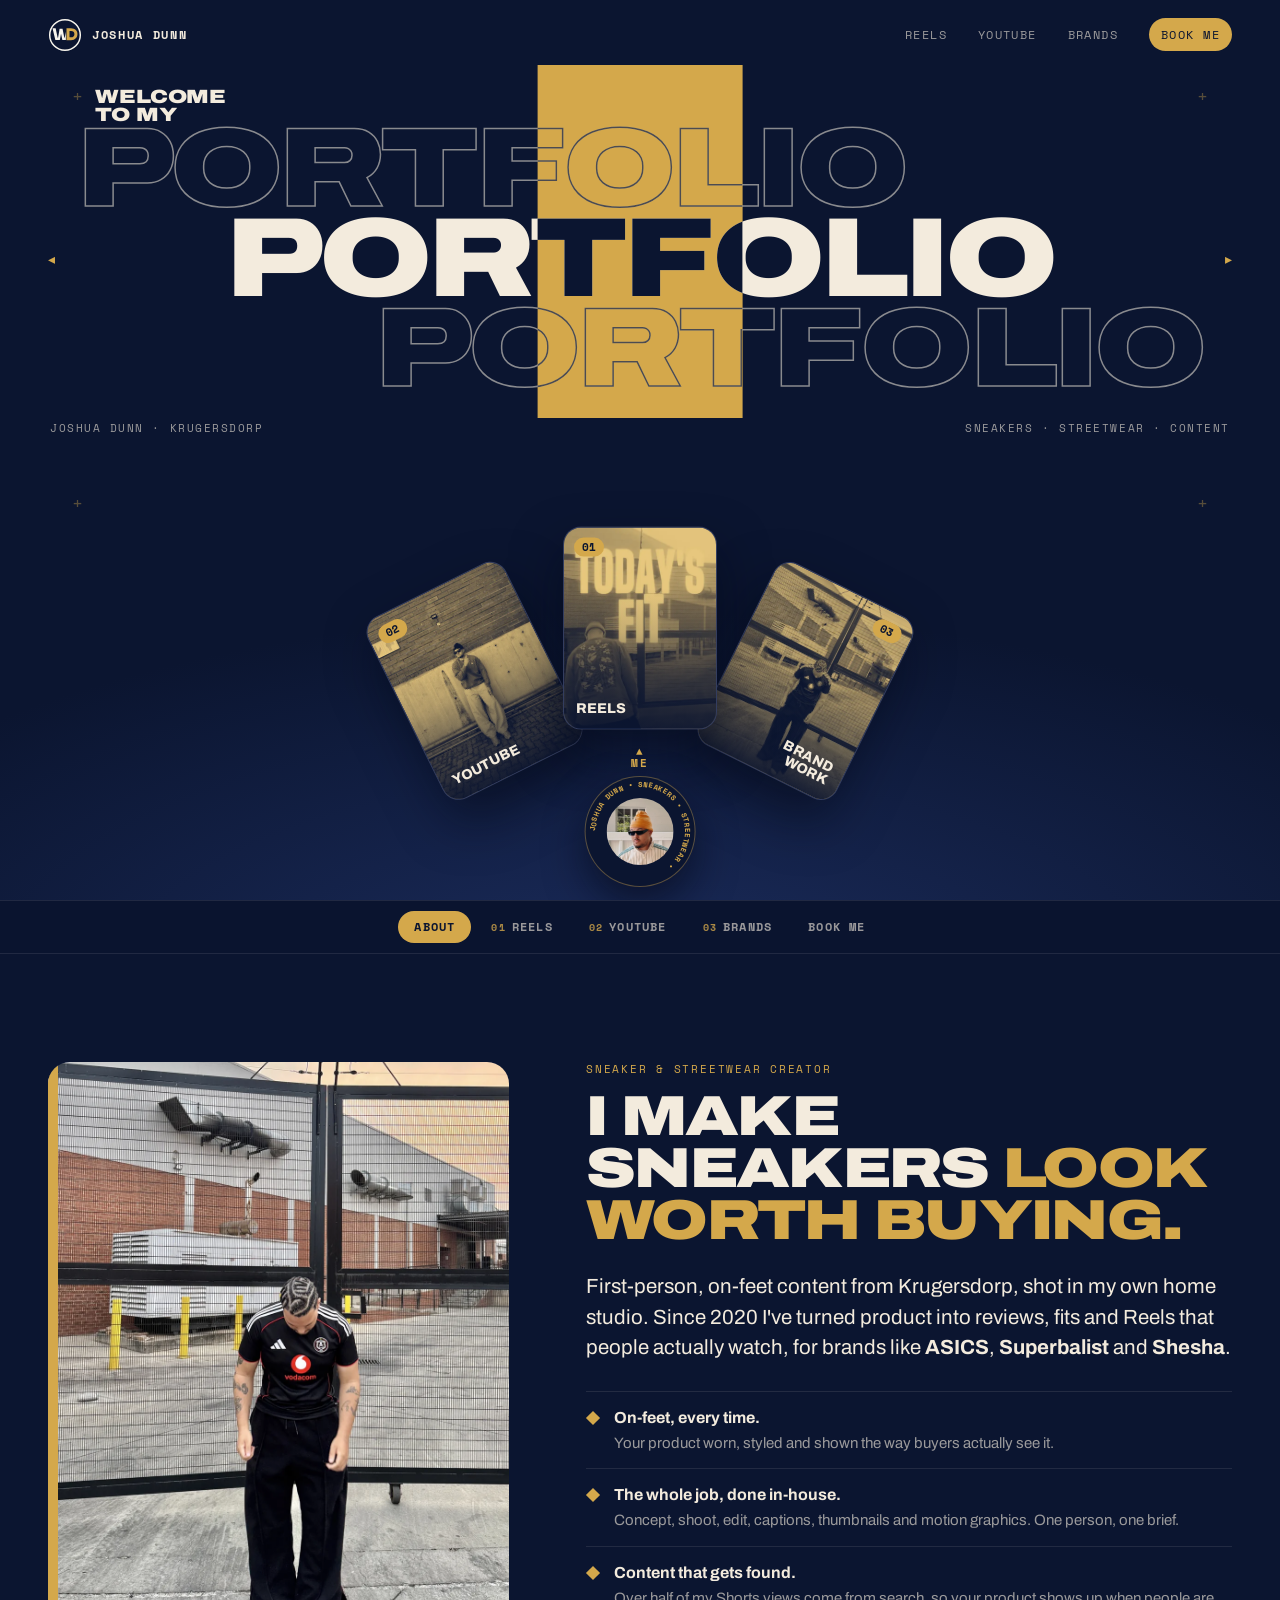
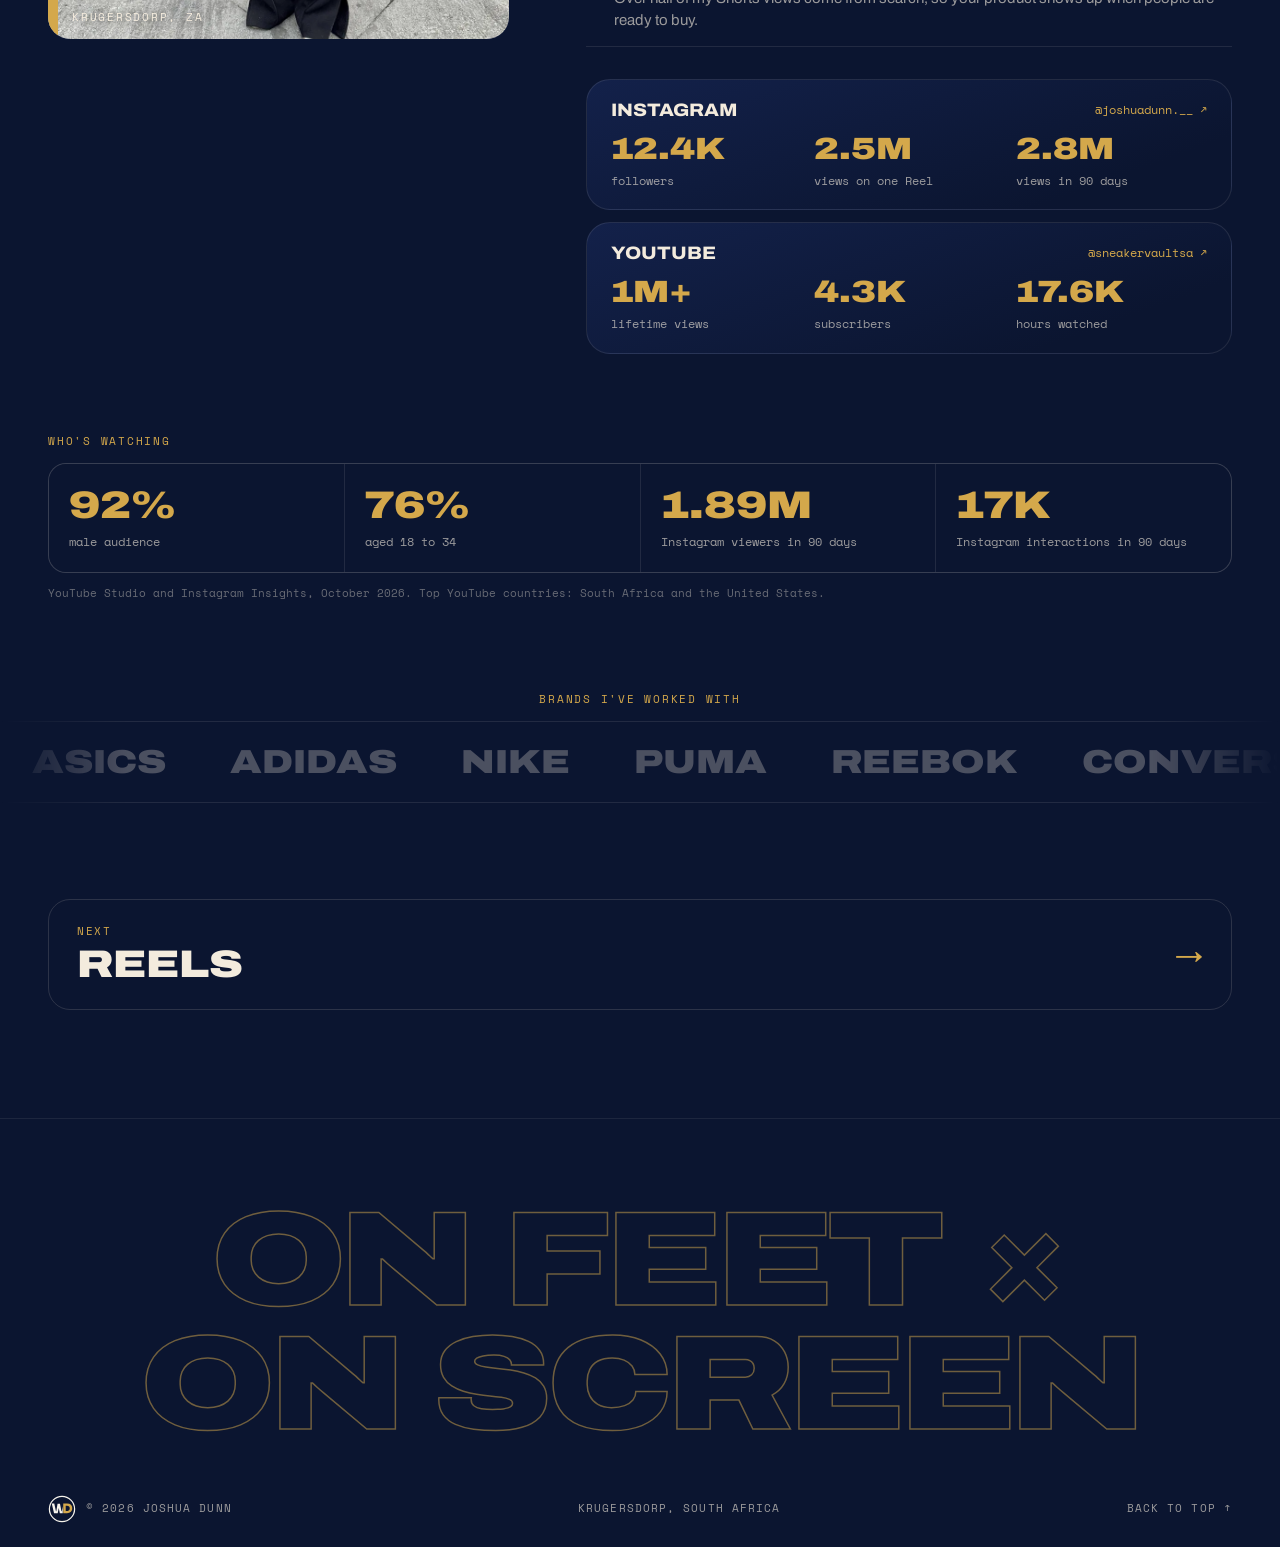
==== commit caa2b06d: "Fix Solemate dates to 2021-2023, reword Ask Patch R0 stat, set location to Krugersdorp Co-Authored-B" ====
--- a/creator/index.html
+++ b/creator/index.html
@@ -4,13 +4,13 @@
   <meta charset="utf-8">
   <meta name="viewport" content="width=device-width, initial-scale=1">
   <title>Joshua Dunn | Sneaker &amp; Streetwear Creator</title>
-  <meta name="description" content="Joshua Dunn, sneaker and streetwear creator from Johannesburg. Reels, YouTube reviews and brand campaigns. Audience stats, work and rate card.">
+  <meta name="description" content="Joshua Dunn, sneaker and streetwear creator from Krugersdorp. Reels, YouTube reviews and brand campaigns. Audience stats, work and rate card.">
   <meta name="theme-color" content="#0B1530">
   <link rel="canonical" href="https://joshuadnn-eng.github.io/joshuadunn.github.io/creator/">
   <meta property="og:type" content="website">
   <meta property="og:url" content="https://joshuadnn-eng.github.io/joshuadunn.github.io/creator/">
   <meta property="og:title" content="Joshua Dunn | Sneaker &amp; Streetwear Creator">
-  <meta property="og:description" content="Joshua Dunn, sneaker and streetwear creator from Johannesburg. Reels, YouTube reviews and brand campaigns. Audience stats, work and rate card.">
+  <meta property="og:description" content="Joshua Dunn, sneaker and streetwear creator from Krugersdorp. Reels, YouTube reviews and brand campaigns. Audience stats, work and rate card.">
   <meta property="og:image" content="https://joshuadnn-eng.github.io/joshuadunn.github.io/assets/img/share-creator.jpg">
   <meta property="og:image:width" content="1200">
   <meta property="og:image:height" content="630">
@@ -64,7 +64,7 @@
       </div>
 
       <div class="subline">
-        <span>Joshua Dunn · Johannesburg</span>
+        <span>Joshua Dunn · Krugersdorp</span>
         <span>Sneakers · Streetwear · Content</span>
       </div>
 
@@ -116,14 +116,14 @@
       <div class="wrap about-grid">
         <figure class="about-photo" data-reveal>
           <img src="../assets/img/me/me-street-pirates.webp" alt="Joshua Dunn in an Orlando Pirates jersey and wide black trousers" loading="lazy">
-          <figcaption>Johannesburg, ZA</figcaption>
+          <figcaption>Krugersdorp, ZA</figcaption>
         </figure>
 
         <div class="about-copy">
           <p class="eyebrow" data-reveal>Sneaker &amp; streetwear creator</p>
           <h2 class="h-xl" data-reveal>I make sneakers <span class="gold">look worth buying.</span></h2>
           <p class="lead" data-reveal>
-            First-person, on-feet content from Johannesburg, shot in my own home studio. Since 2020 I've turned
+            First-person, on-feet content from Krugersdorp, shot in my own home studio. Since 2020 I've turned
             product into reviews, fits and Reels that people actually watch, for brands like <strong>ASICS</strong>,
             <strong>Superbalist</strong> and <strong>Shesha</strong>.
           </p>
@@ -377,7 +377,7 @@
         <img src="../assets/img/logos/wdg-mark-reversed.svg" alt="" width="28" height="28">
         &copy; 2026 Joshua Dunn
       </span>
-      <span>Johannesburg, South Africa</span>
+      <span>Krugersdorp, South Africa</span>
       <a href="#top">Back to top &#8593;</a>
     </div>
   </footer>
